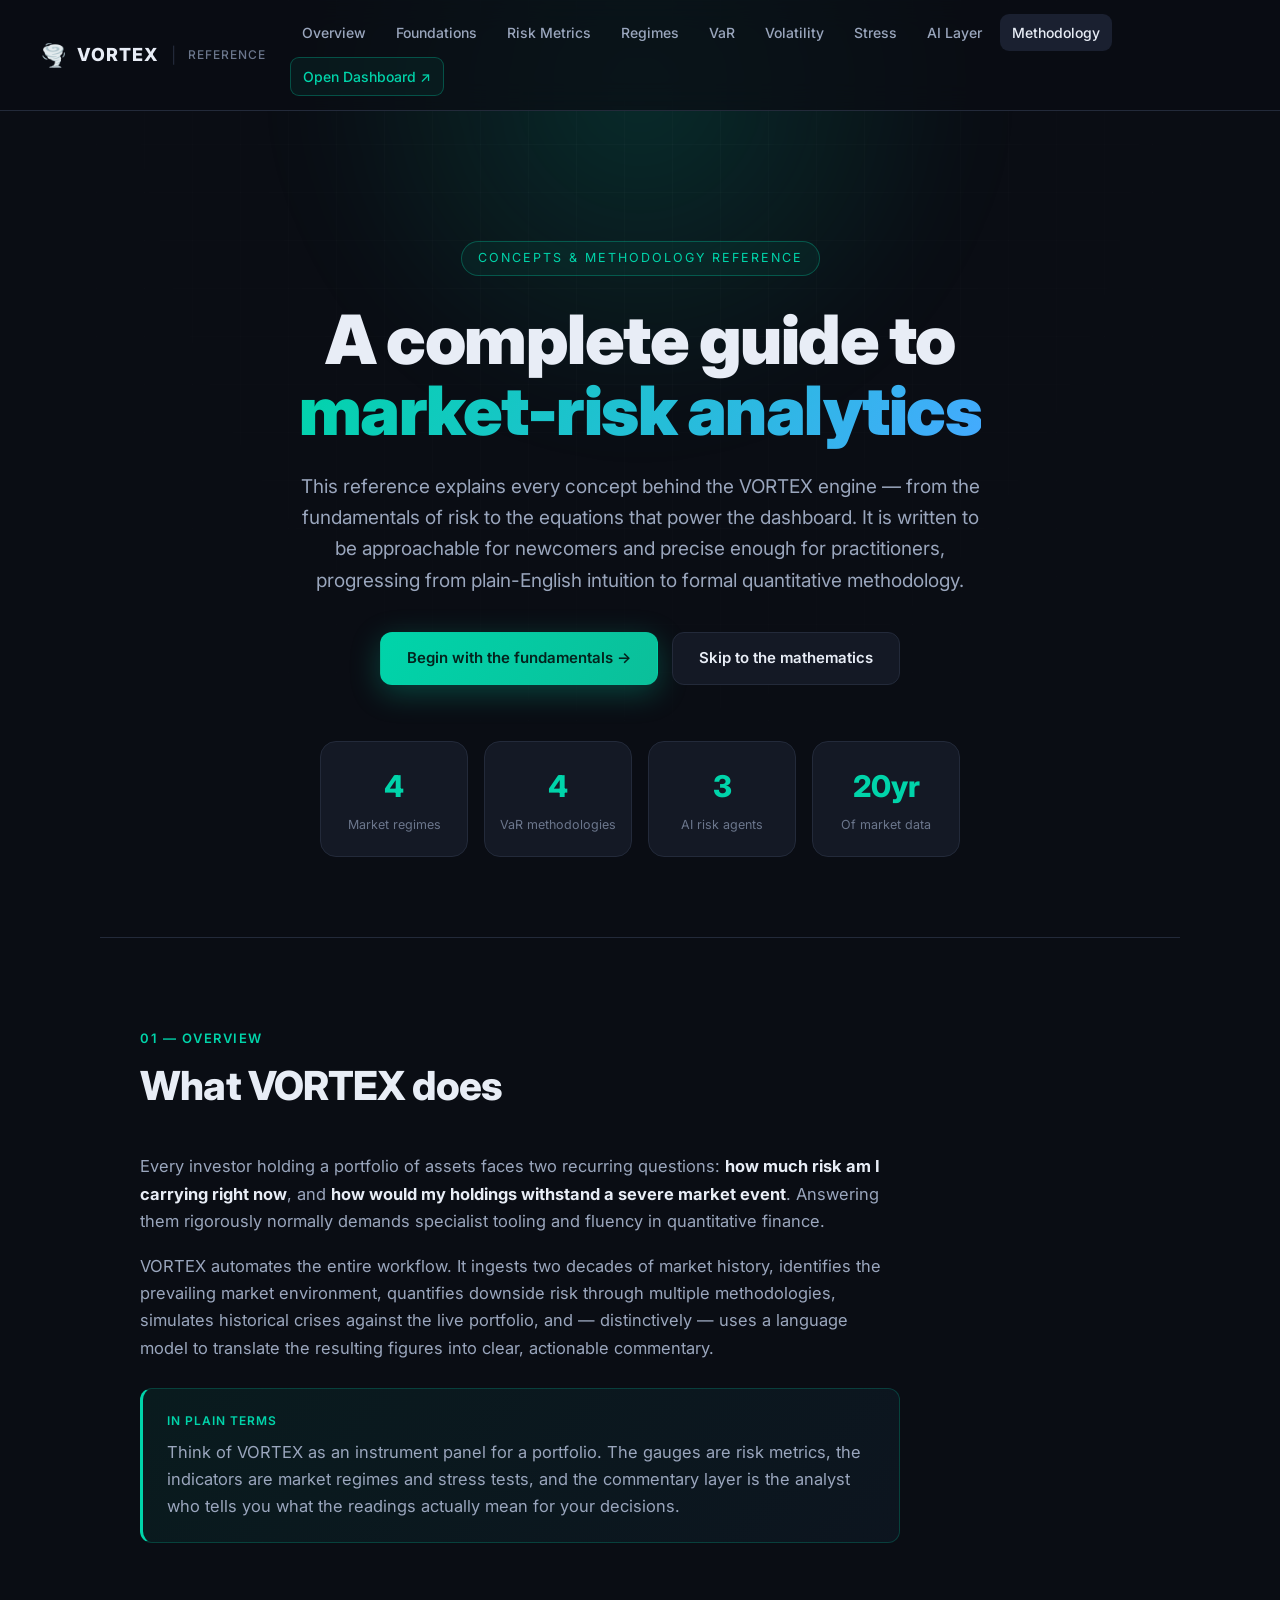
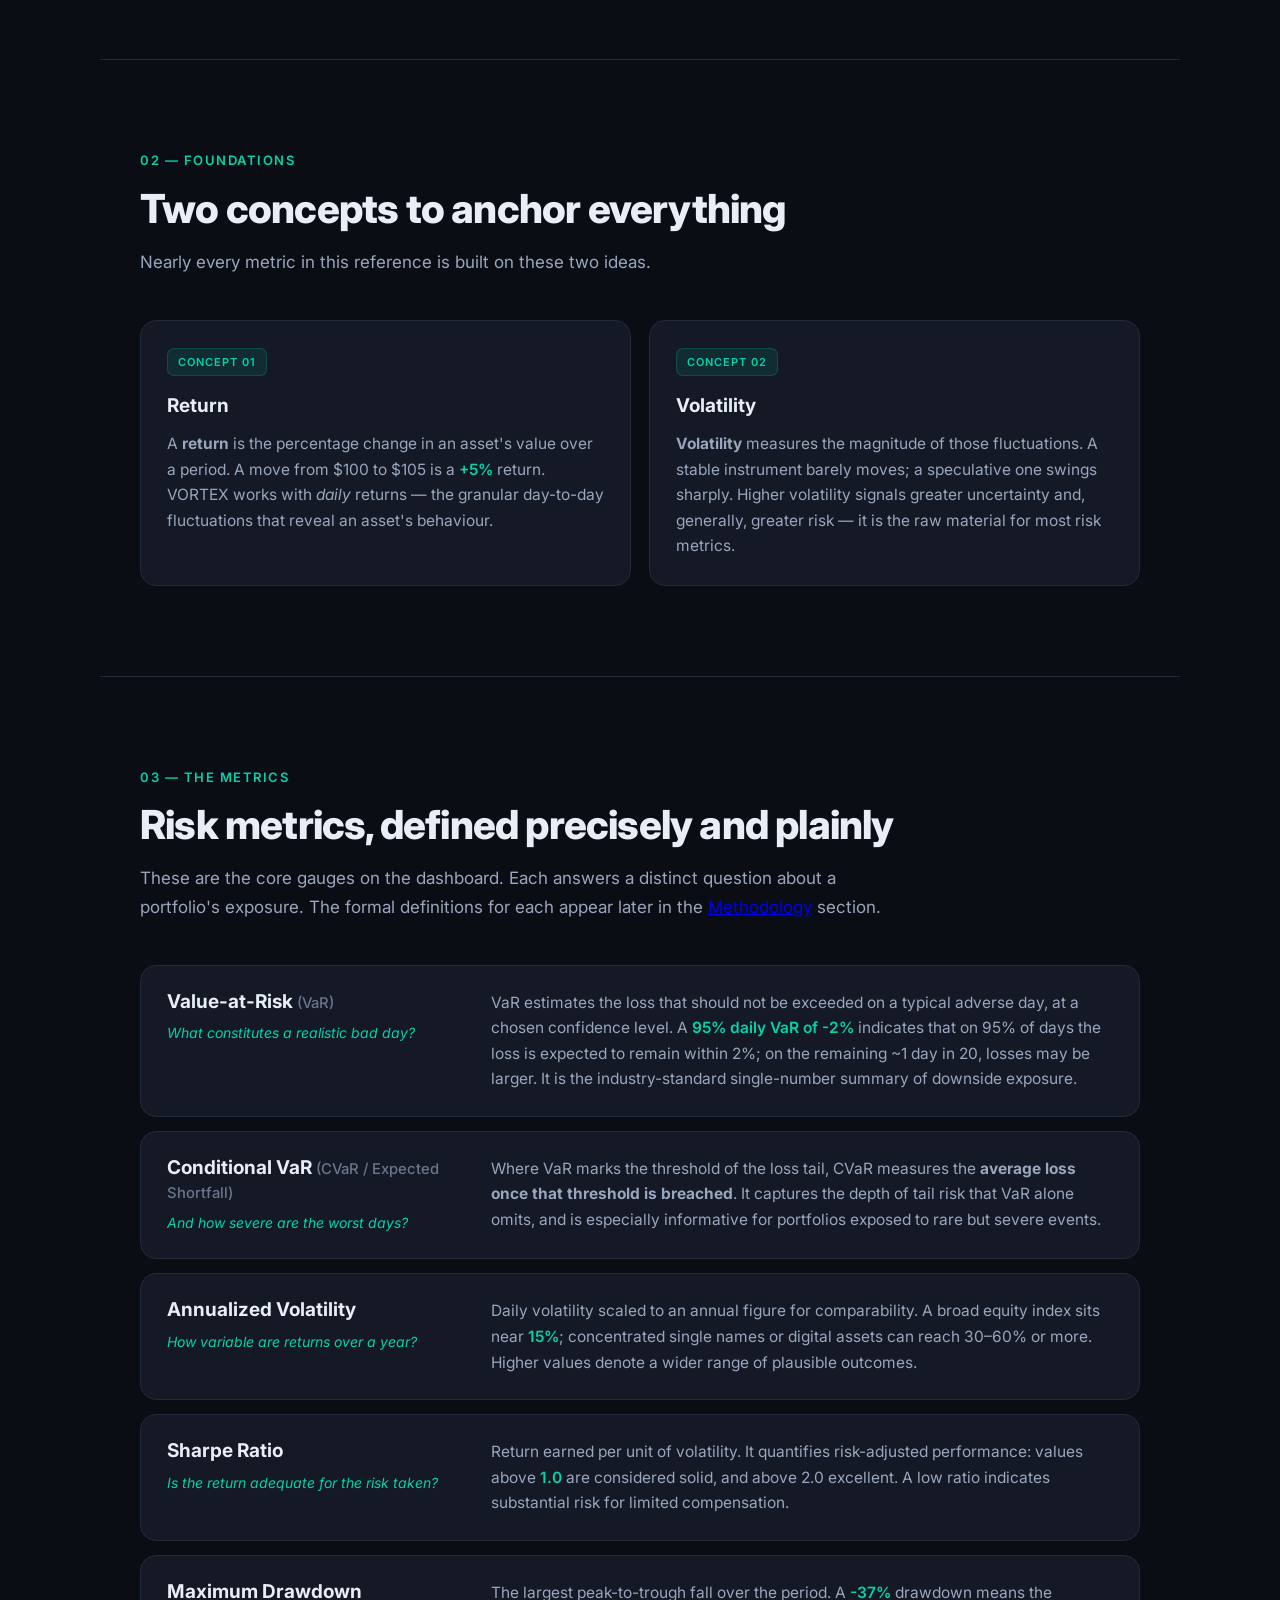
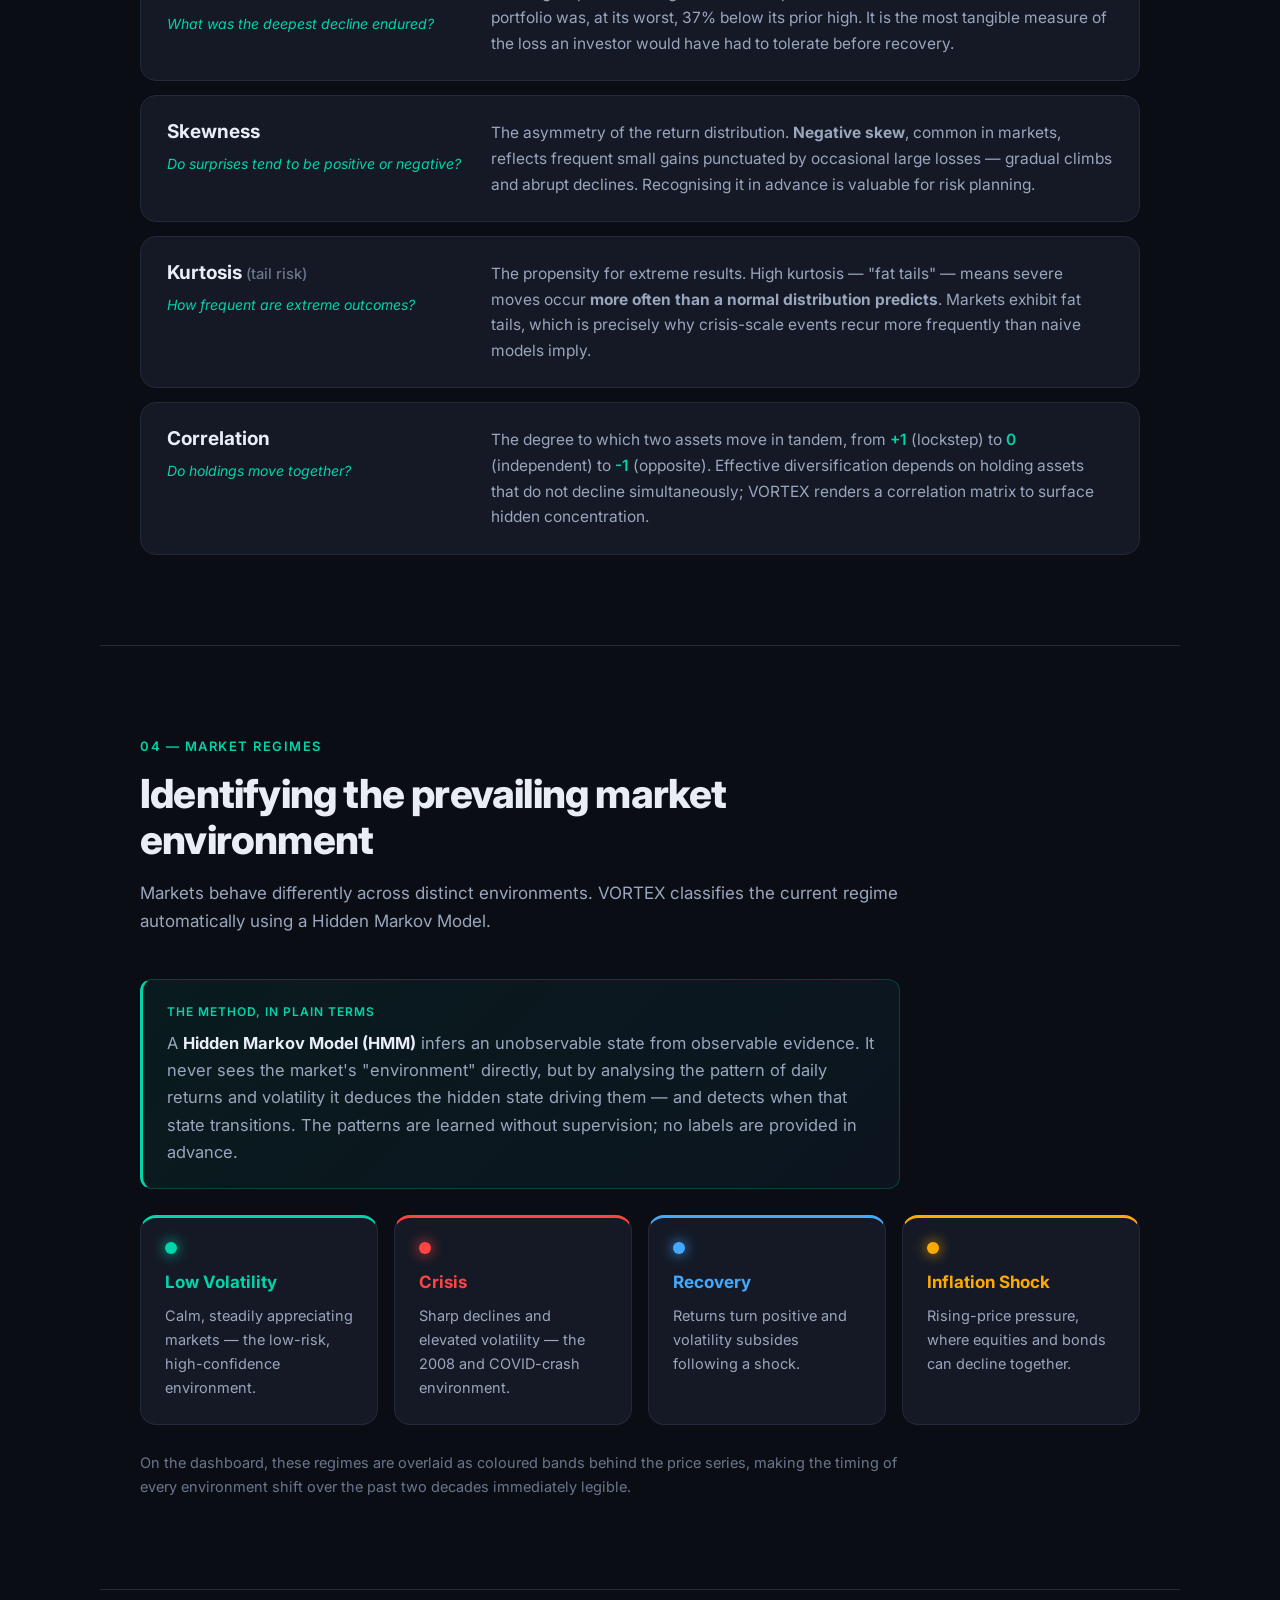
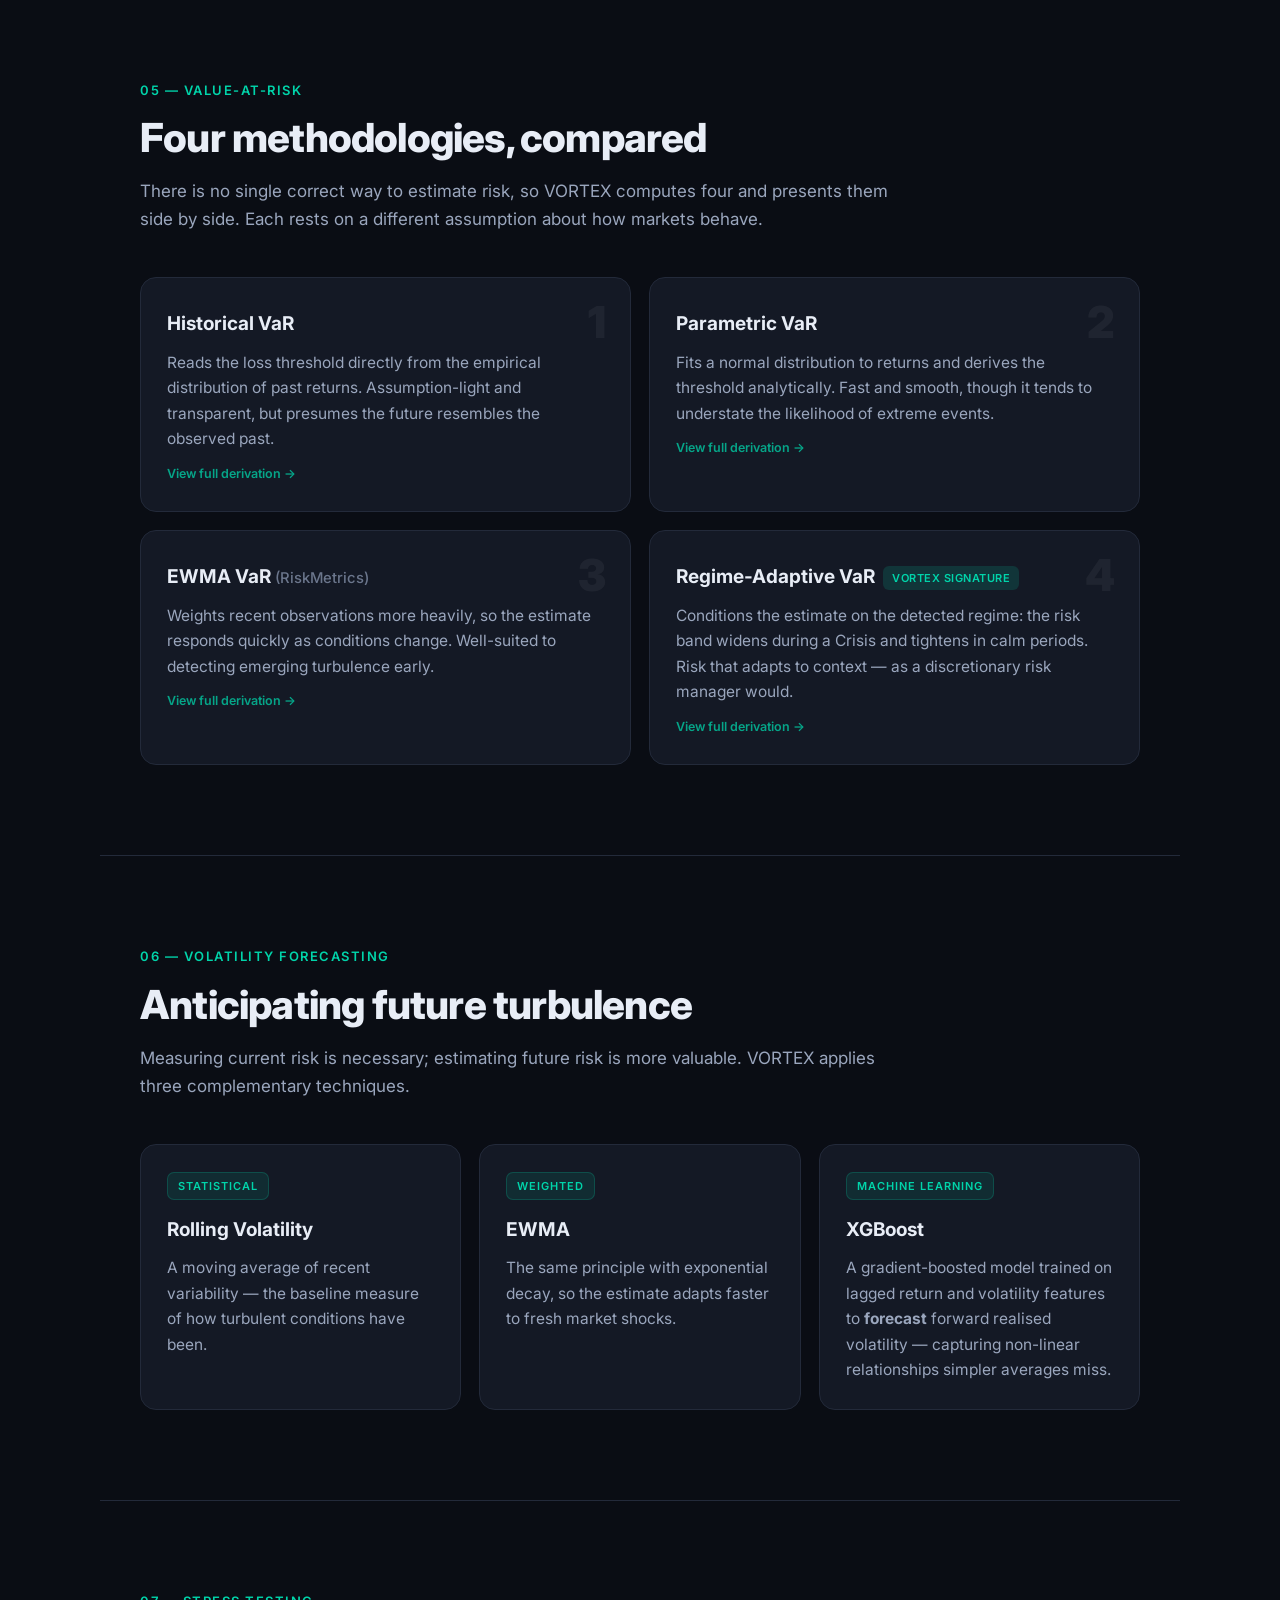
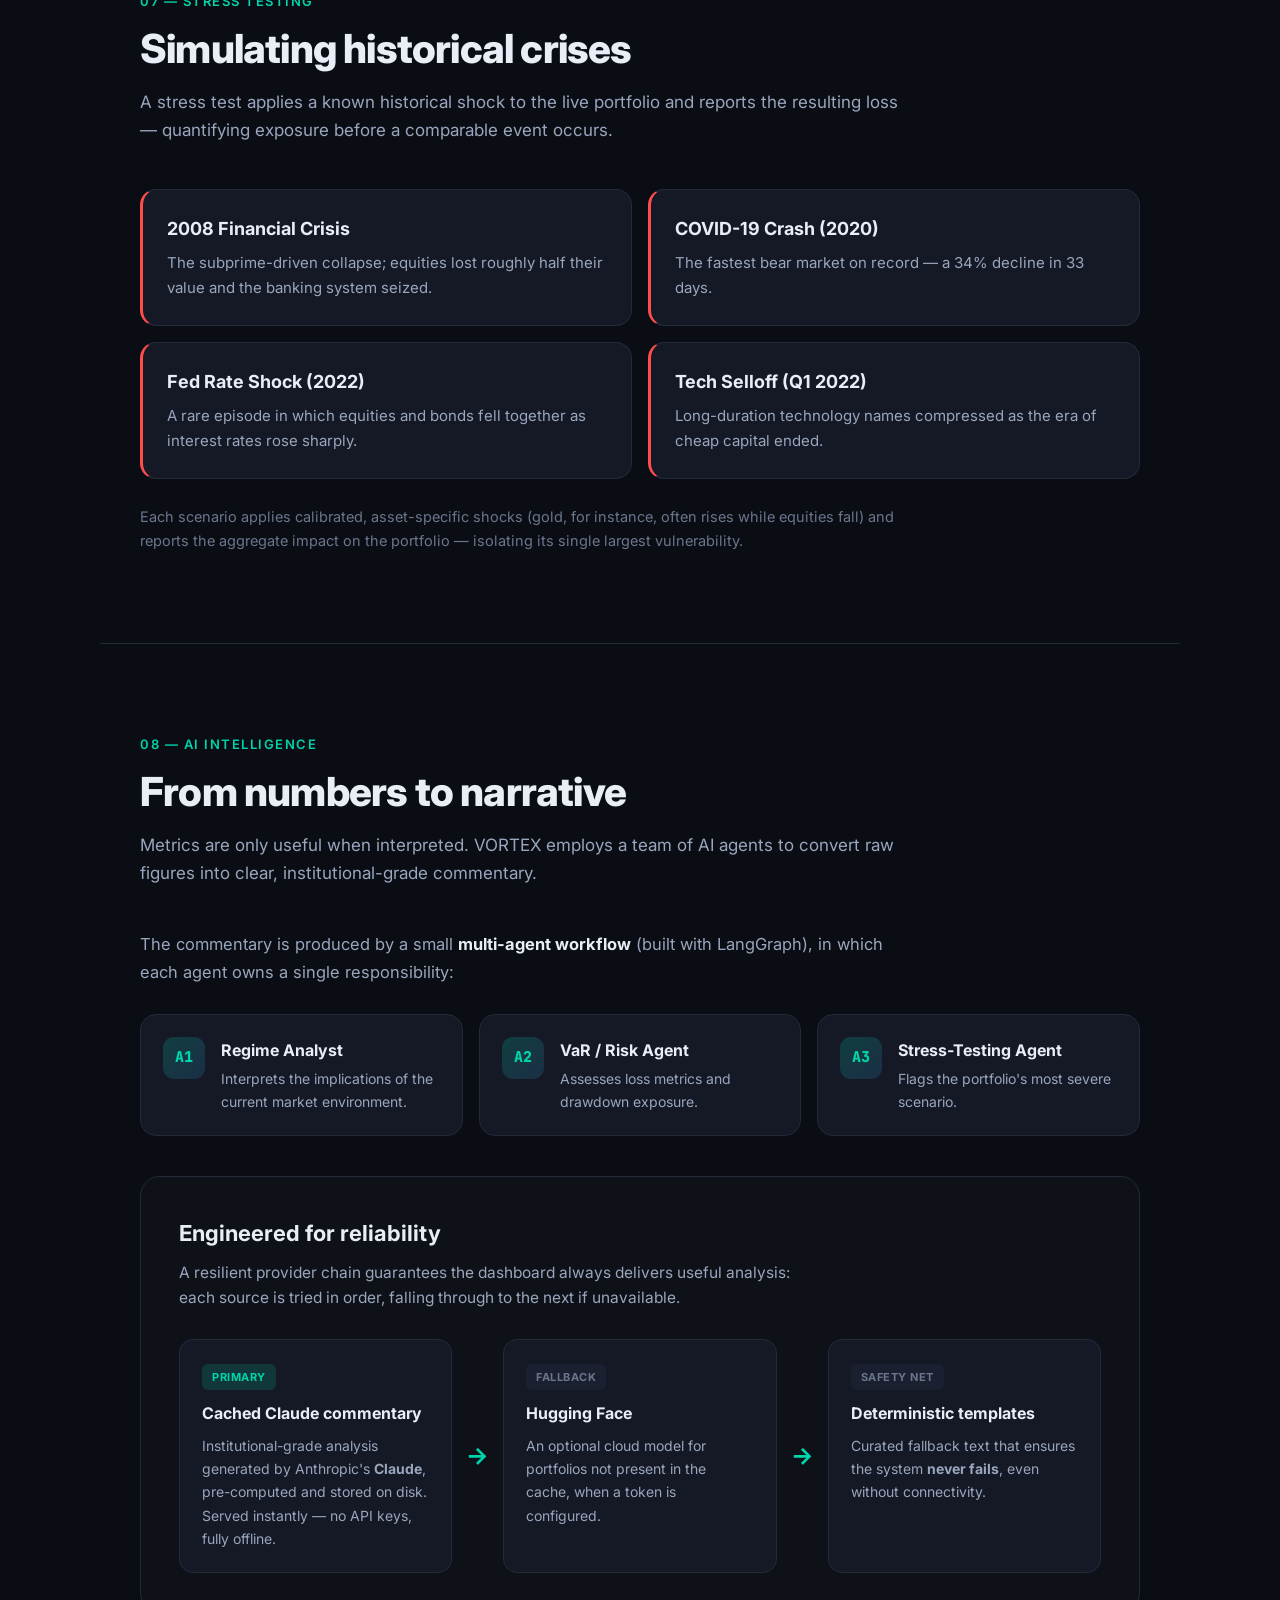
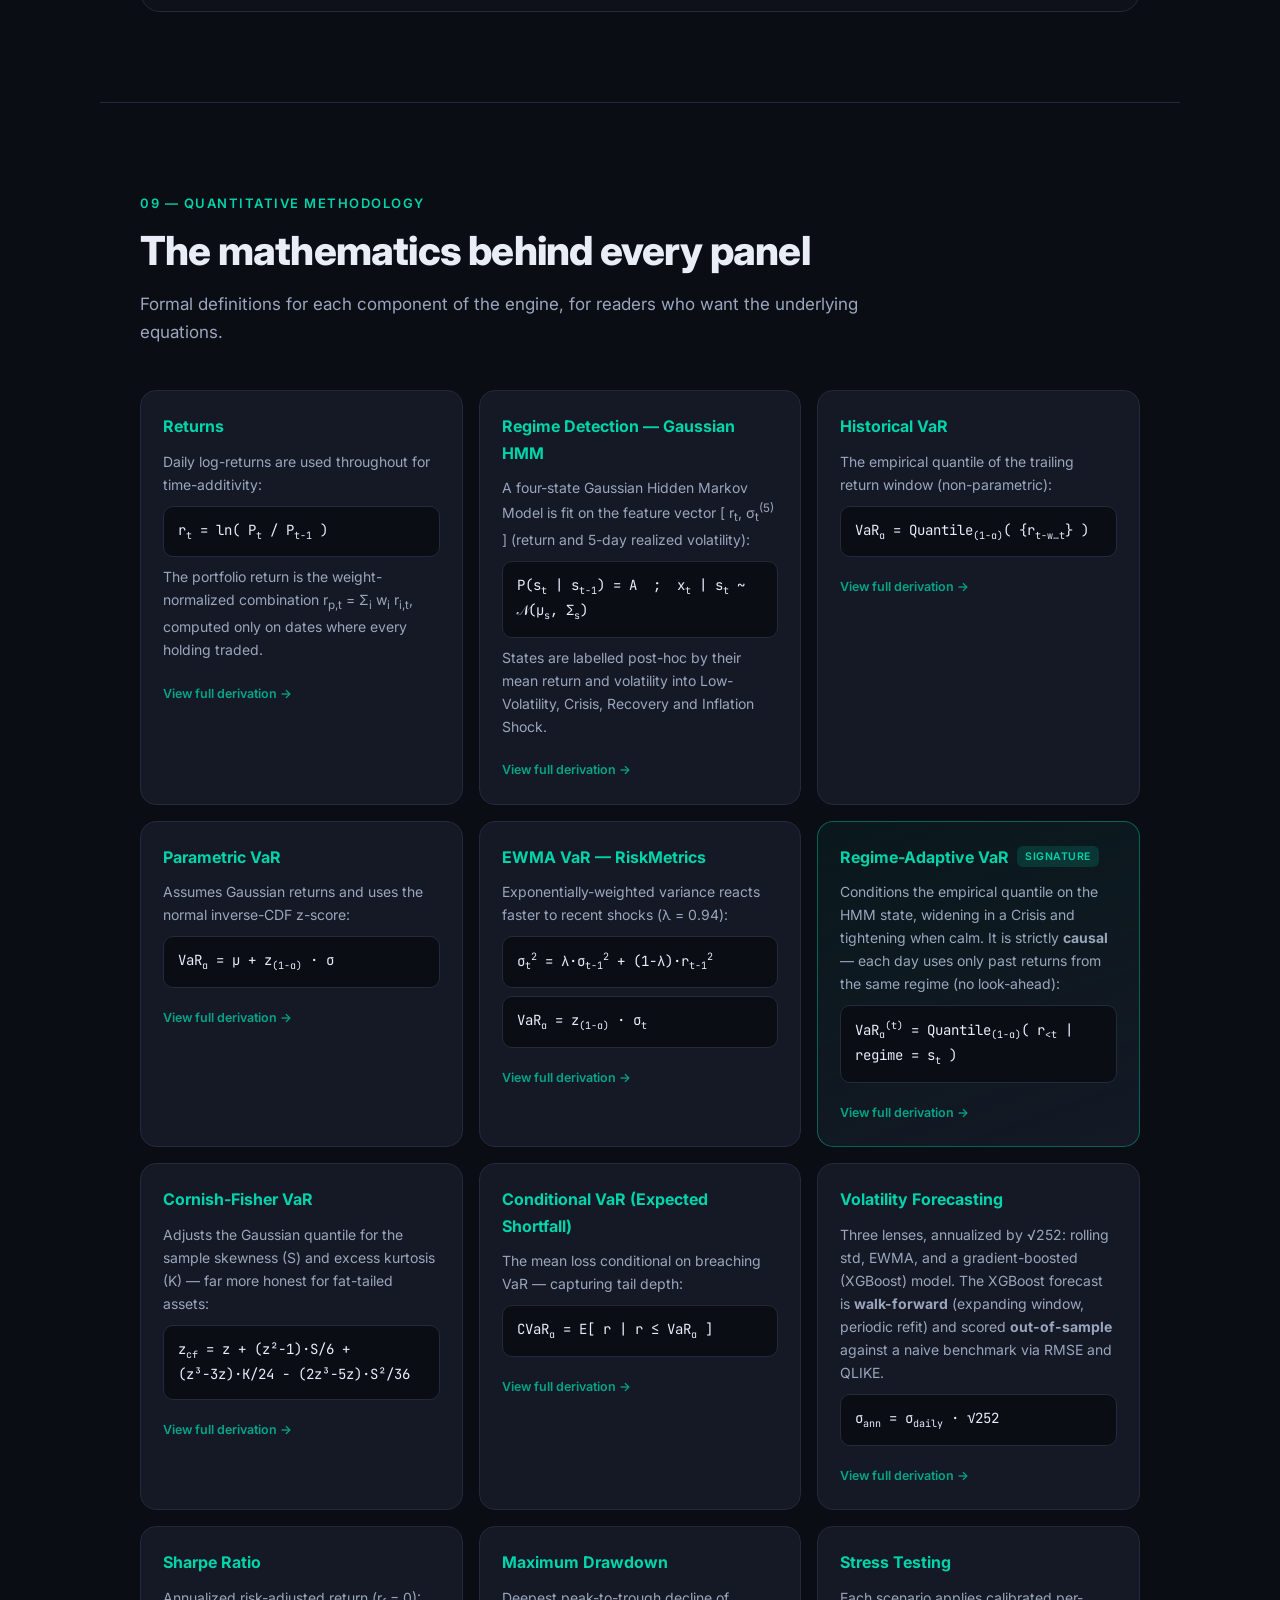
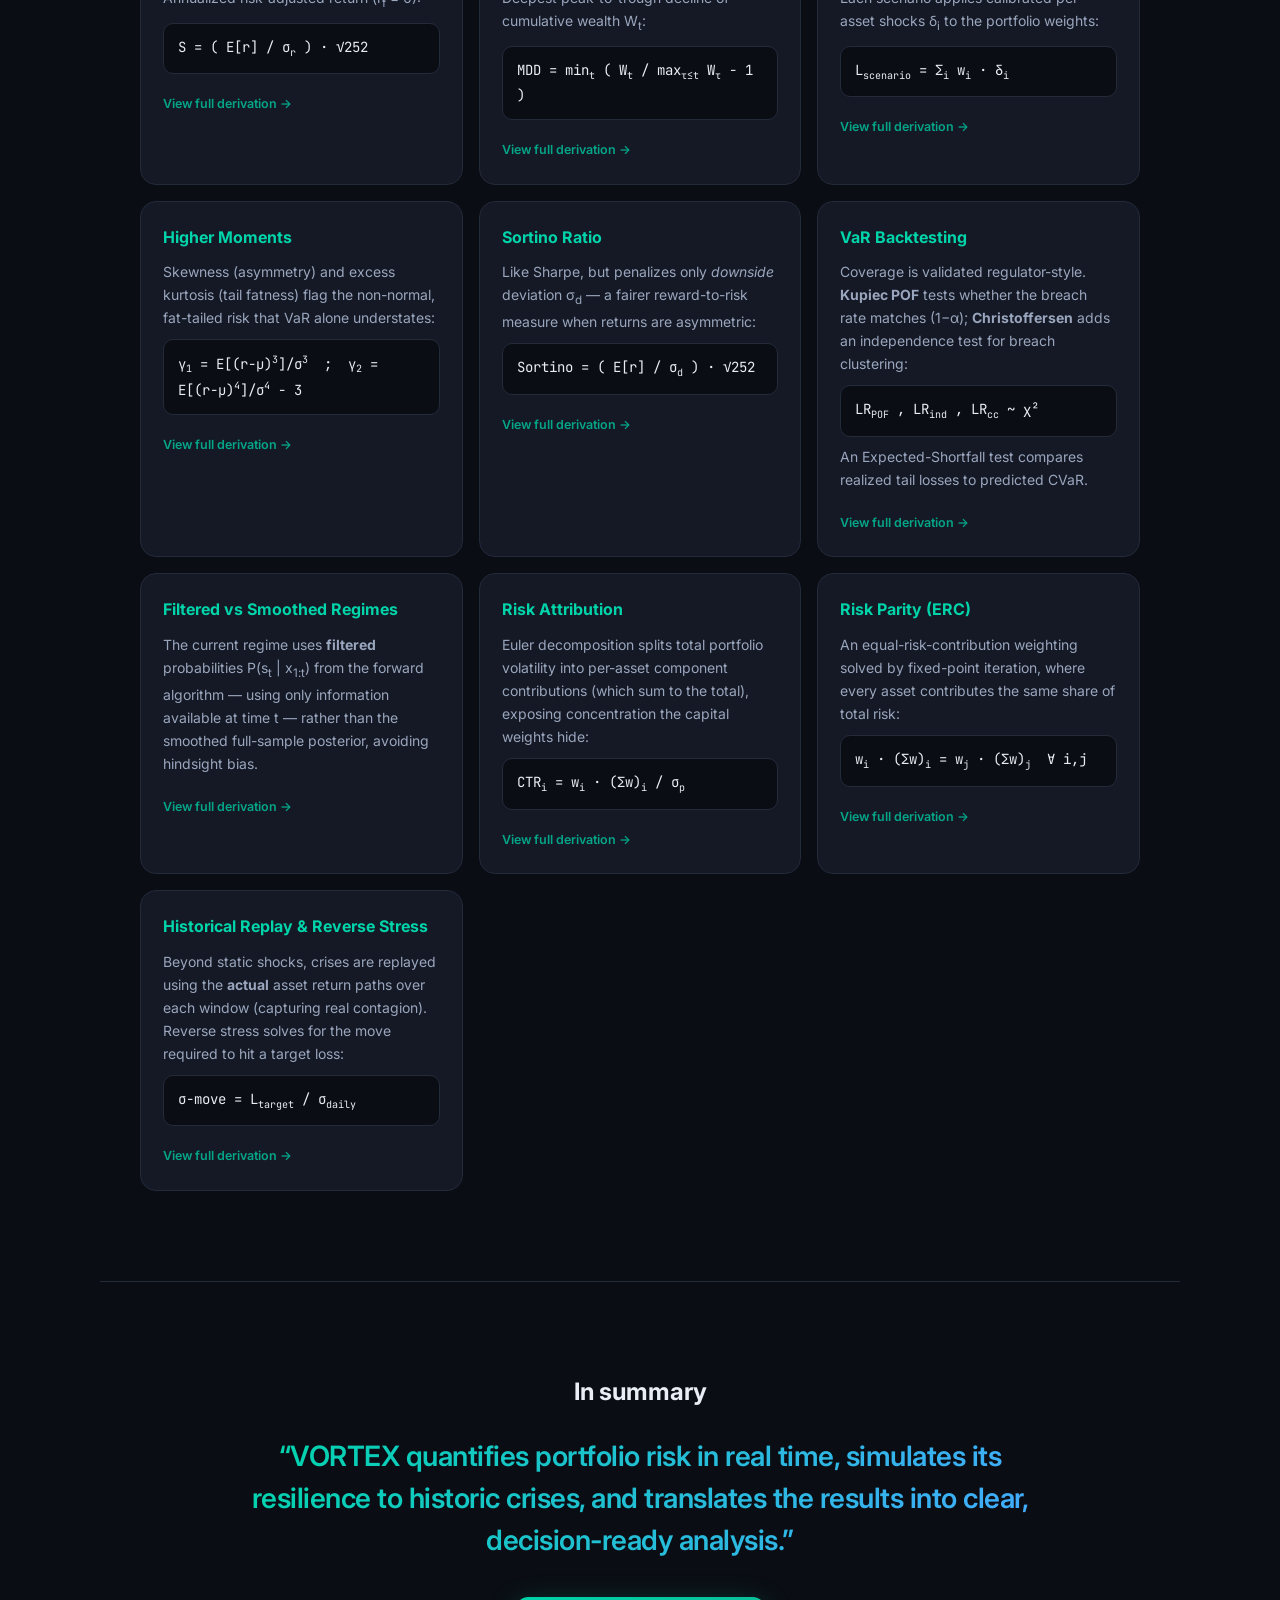
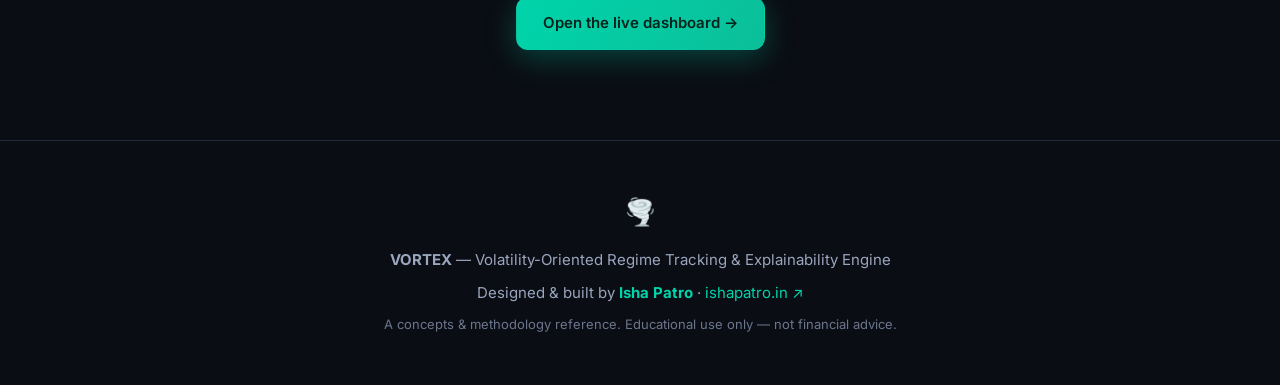
==== site/index.html @ 21fe2168 "Built a static page" ====
<!DOCTYPE html>
<html lang="en">
<head>
  <meta charset="UTF-8" />
  <meta name="viewport" content="width=device-width, initial-scale=1.0" />
  <title>VORTEX — Concepts &amp; Methodology Reference</title>
  <meta name="description" content="A complete reference for VORTEX: from plain-English definitions of every market-risk metric to the quantitative methodology behind regime detection, Value-at-Risk, volatility forecasting and stress testing." />
  <link rel="preconnect" href="https://fonts.googleapis.com" />
  <link rel="preconnect" href="https://fonts.gstatic.com" crossorigin />
  <link href="https://fonts.googleapis.com/css2?family=Inter:wght@400;500;600;700;800;900&family=JetBrains+Mono:wght@400;500;600&display=swap" rel="stylesheet" />
  <link rel="stylesheet" href="styles.css" />
</head>
<body>
  <div class="bg-grid" aria-hidden="true"></div>
  <div class="bg-glow" aria-hidden="true"></div>

  <!-- Navigation -->
  <header class="nav" id="nav">
    <a href="#top" class="brand">
      <span class="brand-mark">🌪️</span>
      <span class="brand-text">VORTEX</span>
      <span class="brand-divider">|</span>
      <span class="brand-sub">Reference</span>
    </a>
    <nav class="nav-links" id="navLinks">
      <a href="#overview">Overview</a>
      <a href="#foundations">Foundations</a>
      <a href="#metrics">Risk Metrics</a>
      <a href="#regimes">Regimes</a>
      <a href="#var">VaR</a>
      <a href="#volatility">Volatility</a>
      <a href="#stress">Stress</a>
      <a href="#ai">AI Layer</a>
      <a href="#methodology">Methodology</a>
      <a href="../index.html" class="nav-cta">Open Dashboard ↗</a>
    </nav>
    <button class="nav-toggle" id="navToggle" aria-label="Toggle menu">☰</button>
  </header>

  <!-- Hero -->
  <section class="hero" id="top">
    <div class="hero-inner">
      <span class="eyebrow">Concepts &amp; Methodology Reference</span>
      <h1>A complete guide to<br /><span class="grad">market-risk analytics</span></h1>
      <p class="lede">
        This reference explains every concept behind the VORTEX engine — from the fundamentals of
        risk to the equations that power the dashboard. It is written to be approachable for newcomers
        and precise enough for practitioners, progressing from plain-English intuition to formal
        quantitative methodology.
      </p>
      <div class="hero-cta">
        <a class="btn btn-primary" href="#foundations">Begin with the fundamentals →</a>
        <a class="btn btn-ghost" href="#methodology">Skip to the mathematics</a>
      </div>
      <div class="hero-stats">
        <div><strong>4</strong><span>Market regimes</span></div>
        <div><strong>4</strong><span>VaR methodologies</span></div>
        <div><strong>3</strong><span>AI risk agents</span></div>
        <div><strong>20yr</strong><span>Of market data</span></div>
      </div>
    </div>
  </section>

  <main>
    <!-- OVERVIEW -->
    <section class="section" id="overview">
      <div class="section-head">
        <span class="kicker">01 — Overview</span>
        <h2>What VORTEX does</h2>
      </div>
      <div class="prose">
        <p>
          Every investor holding a portfolio of assets faces two recurring questions: <strong>how much
          risk am I carrying right now</strong>, and <strong>how would my holdings withstand a severe
          market event</strong>. Answering them rigorously normally demands specialist tooling and
          fluency in quantitative finance.
        </p>
        <p>
          VORTEX automates the entire workflow. It ingests two decades of market history, identifies the
          prevailing market environment, quantifies downside risk through multiple methodologies,
          simulates historical crises against the live portfolio, and — distinctively — uses a language
          model to translate the resulting figures into clear, actionable commentary.
        </p>
        <div class="analogy">
          <span class="analogy-tag">In plain terms</span>
          <p>
            Think of VORTEX as an instrument panel for a portfolio. The gauges are risk metrics, the
            indicators are market regimes and stress tests, and the commentary layer is the analyst who
            tells you what the readings actually mean for your decisions.
          </p>
        </div>
      </div>
    </section>

    <!-- FOUNDATIONS -->
    <section class="section" id="foundations">
      <div class="section-head">
        <span class="kicker">02 — Foundations</span>
        <h2>Two concepts to anchor everything</h2>
        <p class="section-sub">Nearly every metric in this reference is built on these two ideas.</p>
      </div>
      <div class="card-grid two">
        <article class="card">
          <span class="card-label">Concept 01</span>
          <h3>Return</h3>
          <p>
            A <strong>return</strong> is the percentage change in an asset's value over a period. A move
            from $100 to $105 is a <span class="hl">+5%</span> return. VORTEX works with <em>daily</em>
            returns — the granular day-to-day fluctuations that reveal an asset's behaviour.
          </p>
        </article>
        <article class="card">
          <span class="card-label">Concept 02</span>
          <h3>Volatility</h3>
          <p>
            <strong>Volatility</strong> measures the magnitude of those fluctuations. A stable instrument
            barely moves; a speculative one swings sharply. Higher volatility signals greater uncertainty
            and, generally, greater risk — it is the raw material for most risk metrics.
          </p>
        </article>
      </div>
    </section>

    <!-- RISK METRICS GLOSSARY -->
    <section class="section" id="metrics">
      <div class="section-head">
        <span class="kicker">03 — The Metrics</span>
        <h2>Risk metrics, defined precisely and plainly</h2>
        <p class="section-sub">
          These are the core gauges on the dashboard. Each answers a distinct question about a portfolio's
          exposure. The formal definitions for each appear later in the <a href="#methodology">Methodology</a> section.
        </p>
      </div>

      <div class="metric-list">
        <article class="metric">
          <div class="metric-term">
            <h3>Value-at-Risk <span class="abbr">(VaR)</span></h3>
            <span class="metric-q">What constitutes a realistic bad day?</span>
          </div>
          <div class="metric-body">
            <p>
              VaR estimates the loss that should not be exceeded on a typical adverse day, at a chosen
              confidence level. A <span class="hl">95% daily VaR of -2%</span> indicates that on 95% of
              days the loss is expected to remain within 2%; on the remaining ~1 day in 20, losses may be
              larger. It is the industry-standard single-number summary of downside exposure.
            </p>
          </div>
        </article>

        <article class="metric">
          <div class="metric-term">
            <h3>Conditional VaR <span class="abbr">(CVaR / Expected Shortfall)</span></h3>
            <span class="metric-q">And how severe are the worst days?</span>
          </div>
          <div class="metric-body">
            <p>
              Where VaR marks the threshold of the loss tail, CVaR measures the <strong>average loss once
              that threshold is breached</strong>. It captures the depth of tail risk that VaR alone
              omits, and is especially informative for portfolios exposed to rare but severe events.
            </p>
          </div>
        </article>

        <article class="metric">
          <div class="metric-term">
            <h3>Annualized Volatility</h3>
            <span class="metric-q">How variable are returns over a year?</span>
          </div>
          <div class="metric-body">
            <p>
              Daily volatility scaled to an annual figure for comparability. A broad equity index sits
              near <span class="hl">15%</span>; concentrated single names or digital assets can reach
              30–60% or more. Higher values denote a wider range of plausible outcomes.
            </p>
          </div>
        </article>

        <article class="metric">
          <div class="metric-term">
            <h3>Sharpe Ratio</h3>
            <span class="metric-q">Is the return adequate for the risk taken?</span>
          </div>
          <div class="metric-body">
            <p>
              Return earned per unit of volatility. It quantifies risk-adjusted performance: values above
              <span class="hl">1.0</span> are considered solid, and above 2.0 excellent. A low ratio
              indicates substantial risk for limited compensation.
            </p>
          </div>
        </article>

        <article class="metric">
          <div class="metric-term">
            <h3>Maximum Drawdown</h3>
            <span class="metric-q">What was the deepest decline endured?</span>
          </div>
          <div class="metric-body">
            <p>
              The largest peak-to-trough fall over the period. A <span class="hl">-37%</span> drawdown
              means the portfolio was, at its worst, 37% below its prior high. It is the most tangible
              measure of the loss an investor would have had to tolerate before recovery.
            </p>
          </div>
        </article>

        <article class="metric">
          <div class="metric-term">
            <h3>Skewness</h3>
            <span class="metric-q">Do surprises tend to be positive or negative?</span>
          </div>
          <div class="metric-body">
            <p>
              The asymmetry of the return distribution. <strong>Negative skew</strong>, common in markets,
              reflects frequent small gains punctuated by occasional large losses — gradual climbs and
              abrupt declines. Recognising it in advance is valuable for risk planning.
            </p>
          </div>
        </article>

        <article class="metric">
          <div class="metric-term">
            <h3>Kurtosis <span class="abbr">(tail risk)</span></h3>
            <span class="metric-q">How frequent are extreme outcomes?</span>
          </div>
          <div class="metric-body">
            <p>
              The propensity for extreme results. High kurtosis — "fat tails" — means severe moves occur
              <strong>more often than a normal distribution predicts</strong>. Markets exhibit fat tails,
              which is precisely why crisis-scale events recur more frequently than naive models imply.
            </p>
          </div>
        </article>

        <article class="metric">
          <div class="metric-term">
            <h3>Correlation</h3>
            <span class="metric-q">Do holdings move together?</span>
          </div>
          <div class="metric-body">
            <p>
              The degree to which two assets move in tandem, from <span class="hl">+1</span> (lockstep) to
              <span class="hl">0</span> (independent) to <span class="hl">-1</span> (opposite). Effective
              diversification depends on holding assets that do not decline simultaneously; VORTEX renders
              a correlation matrix to surface hidden concentration.
            </p>
          </div>
        </article>
      </div>
    </section>

    <!-- REGIMES -->
    <section class="section" id="regimes">
      <div class="section-head">
        <span class="kicker">04 — Market Regimes</span>
        <h2>Identifying the prevailing market environment</h2>
        <p class="section-sub">
          Markets behave differently across distinct environments. VORTEX classifies the current regime
          automatically using a Hidden Markov Model.
        </p>
      </div>

      <div class="prose">
        <div class="analogy">
          <span class="analogy-tag">The method, in plain terms</span>
          <p>
            A <strong>Hidden Markov Model (HMM)</strong> infers an unobservable state from observable
            evidence. It never sees the market's "environment" directly, but by analysing the pattern of
            daily returns and volatility it deduces the hidden state driving them — and detects when that
            state transitions. The patterns are learned without supervision; no labels are provided in advance.
          </p>
        </div>
      </div>

      <div class="regime-grid">
        <article class="regime" style="--c:#00d4aa">
          <div class="regime-dot"></div>
          <h3>Low Volatility</h3>
          <p>Calm, steadily appreciating markets — the low-risk, high-confidence environment.</p>
        </article>
        <article class="regime" style="--c:#ff4444">
          <div class="regime-dot"></div>
          <h3>Crisis</h3>
          <p>Sharp declines and elevated volatility — the 2008 and COVID-crash environment.</p>
        </article>
        <article class="regime" style="--c:#44aaff">
          <div class="regime-dot"></div>
          <h3>Recovery</h3>
          <p>Returns turn positive and volatility subsides following a shock.</p>
        </article>
        <article class="regime" style="--c:#ffaa00">
          <div class="regime-dot"></div>
          <h3>Inflation Shock</h3>
          <p>Rising-price pressure, where equities and bonds can decline together.</p>
        </article>
      </div>
      <p class="footnote">
        On the dashboard, these regimes are overlaid as coloured bands behind the price series, making the
        timing of every environment shift over the past two decades immediately legible.
      </p>
    </section>

    <!-- VAR METHODS -->
    <section class="section" id="var">
      <div class="section-head">
        <span class="kicker">05 — Value-at-Risk</span>
        <h2>Four methodologies, compared</h2>
        <p class="section-sub">
          There is no single correct way to estimate risk, so VORTEX computes four and presents them side
          by side. Each rests on a different assumption about how markets behave.
        </p>
      </div>

      <div class="card-grid two">
        <article class="card numbered" data-n="1">
          <h3>Historical VaR</h3>
          <p>
            Reads the loss threshold directly from the empirical distribution of past returns. Assumption-light
            and transparent, but presumes the future resembles the observed past.
          </p>
        </article>
        <article class="card numbered" data-n="2">
          <h3>Parametric VaR</h3>
          <p>
            Fits a normal distribution to returns and derives the threshold analytically. Fast and smooth,
            though it tends to understate the likelihood of extreme events.
          </p>
        </article>
        <article class="card numbered" data-n="3">
          <h3>EWMA VaR <span class="abbr">(RiskMetrics)</span></h3>
          <p>
            Weights recent observations more heavily, so the estimate responds quickly as conditions
            change. Well-suited to detecting emerging turbulence early.
          </p>
        </article>
        <article class="card numbered" data-n="4">
          <h3>Regime-Adaptive VaR <span class="badge">VORTEX signature</span></h3>
          <p>
            Conditions the estimate on the detected regime: the risk band widens during a Crisis and
            tightens in calm periods. Risk that adapts to context — as a discretionary risk manager would.
          </p>
        </article>
      </div>
    </section>

    <!-- VOLATILITY FORECASTING -->
    <section class="section" id="volatility">
      <div class="section-head">
        <span class="kicker">06 — Volatility Forecasting</span>
        <h2>Anticipating future turbulence</h2>
        <p class="section-sub">
          Measuring current risk is necessary; estimating future risk is more valuable. VORTEX applies
          three complementary techniques.
        </p>
      </div>
      <div class="card-grid three">
        <article class="card">
          <span class="card-label">Statistical</span>
          <h3>Rolling Volatility</h3>
          <p>A moving average of recent variability — the baseline measure of how turbulent conditions have been.</p>
        </article>
        <article class="card">
          <span class="card-label">Weighted</span>
          <h3>EWMA</h3>
          <p>The same principle with exponential decay, so the estimate adapts faster to fresh market shocks.</p>
        </article>
        <article class="card">
          <span class="card-label">Machine Learning</span>
          <h3>XGBoost</h3>
          <p>
            A gradient-boosted model trained on lagged return and volatility features to <strong>forecast</strong>
            forward realised volatility — capturing non-linear relationships simpler averages miss.
          </p>
        </article>
      </div>
    </section>

    <!-- STRESS TESTING -->
    <section class="section" id="stress">
      <div class="section-head">
        <span class="kicker">07 — Stress Testing</span>
        <h2>Simulating historical crises</h2>
        <p class="section-sub">
          A stress test applies a known historical shock to the live portfolio and reports the resulting
          loss — quantifying exposure before a comparable event occurs.
        </p>
      </div>
      <div class="stress-grid">
        <article class="stress-card">
          <h3>2008 Financial Crisis</h3>
          <p>The subprime-driven collapse; equities lost roughly half their value and the banking system seized.</p>
        </article>
        <article class="stress-card">
          <h3>COVID-19 Crash (2020)</h3>
          <p>The fastest bear market on record — a 34% decline in 33 days.</p>
        </article>
        <article class="stress-card">
          <h3>Fed Rate Shock (2022)</h3>
          <p>A rare episode in which equities and bonds fell together as interest rates rose sharply.</p>
        </article>
        <article class="stress-card">
          <h3>Tech Selloff (Q1 2022)</h3>
          <p>Long-duration technology names compressed as the era of cheap capital ended.</p>
        </article>
      </div>
      <p class="footnote">
        Each scenario applies calibrated, asset-specific shocks (gold, for instance, often rises while
        equities fall) and reports the aggregate impact on the portfolio — isolating its single largest
        vulnerability.
      </p>
    </section>

    <!-- AI LAYER -->
    <section class="section" id="ai">
      <div class="section-head">
        <span class="kicker">08 — AI Intelligence</span>
        <h2>From numbers to narrative</h2>
        <p class="section-sub">
          Metrics are only useful when interpreted. VORTEX employs a team of AI agents to convert raw
          figures into clear, institutional-grade commentary.
        </p>
      </div>

      <div class="prose">
        <p>
          The commentary is produced by a small <strong>multi-agent workflow</strong> (built with
          LangGraph), in which each agent owns a single responsibility:
        </p>
      </div>

      <div class="agents">
        <div class="agent">
          <span class="agent-num">A1</span>
          <div>
            <h4>Regime Analyst</h4>
            <p>Interprets the implications of the current market environment.</p>
          </div>
        </div>
        <div class="agent">
          <span class="agent-num">A2</span>
          <div>
            <h4>VaR / Risk Agent</h4>
            <p>Assesses loss metrics and drawdown exposure.</p>
          </div>
        </div>
        <div class="agent">
          <span class="agent-num">A3</span>
          <div>
            <h4>Stress-Testing Agent</h4>
            <p>Flags the portfolio's most severe scenario.</p>
          </div>
        </div>
      </div>

      <div class="flow">
        <h3>Engineered for reliability</h3>
        <p class="flow-sub">A resilient provider chain guarantees the dashboard always delivers useful analysis: each source is tried in order, falling through to the next if unavailable.</p>
        <div class="flow-steps">
          <div class="flow-step">
            <span class="flow-badge primary">Primary</span>
            <h4>Cached Claude commentary</h4>
            <p>Institutional-grade analysis generated by Anthropic's <strong>Claude</strong>, pre-computed and stored on disk. Served instantly — no API keys, fully offline.</p>
          </div>
          <div class="flow-arrow">→</div>
          <div class="flow-step">
            <span class="flow-badge">Fallback</span>
            <h4>Hugging Face</h4>
            <p>An optional cloud model for portfolios not present in the cache, when a token is configured.</p>
          </div>
          <div class="flow-arrow">→</div>
          <div class="flow-step">
            <span class="flow-badge">Safety net</span>
            <h4>Deterministic templates</h4>
            <p>Curated fallback text that ensures the system <strong>never fails</strong>, even without connectivity.</p>
          </div>
        </div>
      </div>
    </section>

    <!-- METHODOLOGY (moved here) -->
    <section class="section" id="methodology">
      <div class="section-head">
        <span class="kicker">09 — Quantitative Methodology</span>
        <h2>The mathematics behind every panel</h2>
        <p class="section-sub">Formal definitions for each component of the engine, for readers who want the underlying equations.</p>
      </div>

      <div class="method-grid">
        <article class="method-card">
          <h3>Returns</h3>
          <p>Daily log-returns are used throughout for time-additivity:</p>
          <div class="formula">r<sub>t</sub> = ln( P<sub>t</sub> / P<sub>t−1</sub> )</div>
          <p class="method-note">The portfolio return is the weight-normalized combination r<sub>p,t</sub> = Σ<sub>i</sub> w<sub>i</sub> r<sub>i,t</sub>, computed only on dates where every holding traded.</p>
        </article>

        <article class="method-card">
          <h3>Regime Detection — Gaussian HMM</h3>
          <p>A four-state Gaussian Hidden Markov Model is fit on the feature vector [ r<sub>t</sub>, σ<sub>t</sub><sup>(5)</sup> ] (return and 5-day realized volatility):</p>
          <div class="formula">P(s<sub>t</sub> | s<sub>t−1</sub>) = A &nbsp;;&nbsp; x<sub>t</sub> | s<sub>t</sub> ~ 𝒩(μ<sub>s</sub>, Σ<sub>s</sub>)</div>
          <p class="method-note">States are labelled post-hoc by their mean return and volatility into Low-Volatility, Crisis, Recovery and Inflation Shock.</p>
        </article>

        <article class="method-card">
          <h3>Historical VaR</h3>
          <p>The empirical quantile of the trailing return window (non-parametric):</p>
          <div class="formula">VaR<sub>α</sub> = Quantile<sub>(1−α)</sub>( {r<sub>t−w…t</sub>} )</div>
        </article>

        <article class="method-card">
          <h3>Parametric VaR</h3>
          <p>Assumes Gaussian returns and uses the normal inverse-CDF z-score:</p>
          <div class="formula">VaR<sub>α</sub> = μ + z<sub>(1−α)</sub> · σ</div>
        </article>

        <article class="method-card">
          <h3>EWMA VaR — RiskMetrics</h3>
          <p>Exponentially-weighted variance reacts faster to recent shocks (λ = 0.94):</p>
          <div class="formula">σ<sub>t</sub><sup>2</sup> = λ·σ<sub>t−1</sub><sup>2</sup> + (1−λ)·r<sub>t−1</sub><sup>2</sup></div>
          <div class="formula">VaR<sub>α</sub> = z<sub>(1−α)</sub> · σ<sub>t</sub></div>
        </article>

        <article class="method-card highlight">
          <h3>Regime-Adaptive VaR <span class="chip">signature</span></h3>
          <p>Conditions the empirical quantile on the HMM state, widening in a Crisis and tightening when calm. It is strictly <strong>causal</strong> — each day uses only past returns from the same regime (no look-ahead):</p>
          <div class="formula">VaR<sub>α</sub><sup>(t)</sup> = Quantile<sub>(1−α)</sub>( r<sub>&lt;t</sub> | regime = s<sub>t</sub> )</div>
        </article>

        <article class="method-card">
          <h3>Cornish-Fisher VaR</h3>
          <p>Adjusts the Gaussian quantile for the sample skewness (S) and excess kurtosis (K) — far more honest for fat-tailed assets:</p>
          <div class="formula">z<sub>cf</sub> = z + (z²−1)·S/6 + (z³−3z)·K/24 − (2z³−5z)·S²/36</div>
        </article>

        <article class="method-card">
          <h3>Conditional VaR (Expected Shortfall)</h3>
          <p>The mean loss conditional on breaching VaR — capturing tail depth:</p>
          <div class="formula">CVaR<sub>α</sub> = E[ r | r ≤ VaR<sub>α</sub> ]</div>
        </article>

        <article class="method-card">
          <h3>Volatility Forecasting</h3>
          <p>Three lenses, annualized by √252: rolling std, EWMA, and a gradient-boosted (XGBoost) model. The XGBoost forecast is <strong>walk-forward</strong> (expanding window, periodic refit) and scored <strong>out-of-sample</strong> against a naive benchmark via RMSE and QLIKE.</p>
          <div class="formula">σ<sub>ann</sub> = σ<sub>daily</sub> · √252</div>
        </article>

        <article class="method-card">
          <h3>Sharpe Ratio</h3>
          <p>Annualized risk-adjusted return (r<sub>f</sub> = 0):</p>
          <div class="formula">S = ( E[r] / σ<sub>r</sub> ) · √252</div>
        </article>

        <article class="method-card">
          <h3>Maximum Drawdown</h3>
          <p>Deepest peak-to-trough decline of cumulative wealth W<sub>t</sub>:</p>
          <div class="formula">MDD = min<sub>t</sub> ( W<sub>t</sub> / max<sub>τ≤t</sub> W<sub>τ</sub> − 1 )</div>
        </article>

        <article class="method-card">
          <h3>Stress Testing</h3>
          <p>Each scenario applies calibrated per-asset shocks δ<sub>i</sub> to the portfolio weights:</p>
          <div class="formula">L<sub>scenario</sub> = Σ<sub>i</sub> w<sub>i</sub> · δ<sub>i</sub></div>
        </article>

        <article class="method-card">
          <h3>Higher Moments</h3>
          <p>Skewness (asymmetry) and excess kurtosis (tail fatness) flag the non-normal, fat-tailed risk that VaR alone understates:</p>
          <div class="formula">γ<sub>1</sub> = E[(r−μ)<sup>3</sup>]/σ<sup>3</sup> &nbsp;;&nbsp; γ<sub>2</sub> = E[(r−μ)<sup>4</sup>]/σ<sup>4</sup> − 3</div>
        </article>

        <article class="method-card">
          <h3>Sortino Ratio</h3>
          <p>Like Sharpe, but penalizes only <em>downside</em> deviation σ<sub>d</sub> — a fairer reward-to-risk measure when returns are asymmetric:</p>
          <div class="formula">Sortino = ( E[r] / σ<sub>d</sub> ) · √252</div>
        </article>

        <article class="method-card">
          <h3>VaR Backtesting</h3>
          <p>Coverage is validated regulator-style. <strong>Kupiec POF</strong> tests whether the breach rate matches (1−α); <strong>Christoffersen</strong> adds an independence test for breach clustering:</p>
          <div class="formula">LR<sub>POF</sub> , LR<sub>ind</sub> , LR<sub>cc</sub> ~ χ²</div>
          <p class="method-note">An Expected-Shortfall test compares realized tail losses to predicted CVaR.</p>
        </article>

        <article class="method-card">
          <h3>Filtered vs Smoothed Regimes</h3>
          <p>The current regime uses <strong>filtered</strong> probabilities P(s<sub>t</sub> | x<sub>1:t</sub>) from the forward algorithm — using only information available at time t — rather than the smoothed full-sample posterior, avoiding hindsight bias.</p>
        </article>

        <article class="method-card">
          <h3>Risk Attribution</h3>
          <p>Euler decomposition splits total portfolio volatility into per-asset component contributions (which sum to the total), exposing concentration the capital weights hide:</p>
          <div class="formula">CTR<sub>i</sub> = w<sub>i</sub> · (Σw)<sub>i</sub> / σ<sub>p</sub></div>
        </article>

        <article class="method-card">
          <h3>Risk Parity (ERC)</h3>
          <p>An equal-risk-contribution weighting solved by fixed-point iteration, where every asset contributes the same share of total risk:</p>
          <div class="formula">w<sub>i</sub> · (Σw)<sub>i</sub> = w<sub>j</sub> · (Σw)<sub>j</sub> &nbsp;∀ i,j</div>
        </article>

        <article class="method-card">
          <h3>Historical Replay &amp; Reverse Stress</h3>
          <p>Beyond static shocks, crises are replayed using the <strong>actual</strong> asset return paths over each window (capturing real contagion). Reverse stress solves for the move required to hit a target loss:</p>
          <div class="formula">σ-move = L<sub>target</sub> / σ<sub>daily</sub></div>
        </article>
      </div>
    </section>

    <!-- CLOSING -->
    <section class="section closing" id="closing">
      <div class="closing-inner">
        <h2>In summary</h2>
        <p class="big-quote">
          “VORTEX quantifies portfolio risk in real time, simulates its resilience to historic crises,
          and translates the results into clear, decision-ready analysis.”
        </p>
        <a class="btn btn-primary" href="../index.html">Open the live dashboard →</a>
      </div>
    </section>
  </main>

  <footer class="footer">
    <div class="footer-inner">
      <span class="brand-mark">🌪️</span>
      <p><strong>VORTEX</strong> — Volatility-Oriented Regime Tracking &amp; Explainability Engine</p>
      <p class="byline">Designed &amp; built by <a href="https://ishapatro.in/" target="_blank" rel="noopener"><strong>Isha Patro</strong></a> · <a href="https://ishapatro.in/" target="_blank" rel="noopener">ishapatro.in ↗</a></p>
      <p class="muted">A concepts &amp; methodology reference. Educational use only — not financial advice.</p>
    </div>
  </footer>

  <!-- Methodology detail modal -->
  <div class="modal-overlay" id="methodModal" aria-hidden="true">
    <div class="modal" role="dialog" aria-modal="true" aria-labelledby="modalBody">
      <button class="modal-close" id="modalClose" aria-label="Close">×</button>
      <div class="modal-body" id="modalBody"></div>
    </div>
  </div>

  <script src="script.js"></script>
  <script src="methodology.js"></script>
</body>
</html>
---- site/styles.css ----
/* ============================================================
   VORTEX explainer site — institutional dark theme
   ============================================================ */

:root {
  --bg: #0a0d14;
  --bg-2: #0e1117;
  --surface: #141925;
  --surface-2: #1a2030;
  --border: #232a3a;
  --text: #e8edf6;
  --text-dim: #9aa6bd;
  --text-mute: #6b768c;
  --teal: #00d4aa;
  --teal-dim: #0bbf9a;
  --blue: #44aaff;
  --red: #ff4d4d;
  --amber: #ffaa00;
  --radius: 16px;
  --maxw: 1080px;
  --font: "Inter", system-ui, -apple-system, sans-serif;
  --mono: "JetBrains Mono", ui-monospace, monospace;
}

* { box-sizing: border-box; margin: 0; padding: 0; }

html { scroll-behavior: smooth; scroll-padding-top: 90px; }

body {
  font-family: var(--font);
  background: var(--bg);
  color: var(--text);
  line-height: 1.65;
  -webkit-font-smoothing: antialiased;
  overflow-x: hidden;
}

/* ---------- Background decor ---------- */
.bg-grid {
  position: fixed; inset: 0; z-index: -2;
  background-image:
    linear-gradient(rgba(255,255,255,0.025) 1px, transparent 1px),
    linear-gradient(90deg, rgba(255,255,255,0.025) 1px, transparent 1px);
  background-size: 48px 48px;
  mask-image: radial-gradient(ellipse at 50% 0%, #000 0%, transparent 75%);
}
.bg-glow {
  position: fixed; z-index: -1; top: -260px; left: 50%;
  width: 900px; height: 700px; transform: translateX(-50%);
  background: radial-gradient(circle, rgba(0,212,170,0.16), transparent 60%);
  filter: blur(40px); pointer-events: none;
}

/* ---------- Navigation ---------- */
.nav {
  position: sticky; top: 0; z-index: 50;
  display: flex; align-items: center; justify-content: space-between;
  gap: 24px; padding: 14px clamp(16px, 4vw, 40px);
  background: rgba(10,13,20,0.72);
  backdrop-filter: blur(14px);
  border-bottom: 1px solid var(--border);
}
.brand { display: flex; align-items: center; gap: 10px; text-decoration: none; color: var(--text); font-weight: 800; }
.brand-mark { font-size: 22px; }
.brand-text { letter-spacing: 1px; font-size: 18px; }
.nav-links { display: flex; gap: 6px; flex-wrap: wrap; }
.nav-links a {
  color: var(--text-dim); text-decoration: none; font-size: 14px; font-weight: 500;
  padding: 7px 12px; border-radius: 9px; transition: all .18s ease;
}
.nav-links a:hover, .nav-links a.active { color: var(--text); background: var(--surface-2); }
.nav-toggle { display: none; background: none; border: none; color: var(--text); font-size: 22px; cursor: pointer; }

/* ---------- Hero ---------- */
.hero { padding: clamp(60px, 12vw, 130px) clamp(16px, 4vw, 40px) clamp(40px, 8vw, 80px); }
.hero-inner { max-width: var(--maxw); margin: 0 auto; text-align: center; }
.eyebrow {
  display: inline-block; font-size: 12.5px; letter-spacing: 2px; text-transform: uppercase;
  color: var(--teal); border: 1px solid rgba(0,212,170,0.3); border-radius: 100px;
  padding: 6px 16px; margin-bottom: 28px; background: rgba(0,212,170,0.06);
}
.hero h1 {
  font-size: clamp(34px, 6.5vw, 68px); line-height: 1.05; font-weight: 900; letter-spacing: -1.5px;
  margin-bottom: 24px;
}
.grad {
  background: linear-gradient(120deg, var(--teal), var(--blue));
  -webkit-background-clip: text; background-clip: text; -webkit-text-fill-color: transparent;
}
.lede { max-width: 680px; margin: 0 auto 36px; font-size: clamp(16px, 2vw, 19px); color: var(--text-dim); }
.hero-cta { display: flex; gap: 14px; justify-content: center; flex-wrap: wrap; margin-bottom: 56px; }

.btn {
  display: inline-flex; align-items: center; gap: 8px; text-decoration: none;
  font-weight: 600; font-size: 15px; padding: 13px 26px; border-radius: 12px;
  transition: transform .15s ease, box-shadow .2s ease, background .2s ease; cursor: pointer; border: 1px solid transparent;
}
.btn-primary { background: linear-gradient(120deg, var(--teal), var(--teal-dim)); color: #04231d; box-shadow: 0 8px 30px rgba(0,212,170,0.28); }
.btn-primary:hover { transform: translateY(-2px); box-shadow: 0 12px 38px rgba(0,212,170,0.4); }
.btn-ghost { background: var(--surface); color: var(--text); border-color: var(--border); }
.btn-ghost:hover { background: var(--surface-2); transform: translateY(-2px); }

.hero-stats {
  display: grid; grid-template-columns: repeat(4, 1fr); gap: 16px;
  max-width: 640px; margin: 0 auto;
}
.hero-stats div {
  background: var(--surface); border: 1px solid var(--border); border-radius: var(--radius);
  padding: 20px 12px; display: flex; flex-direction: column; gap: 4px;
}
.hero-stats strong { font-size: 30px; color: var(--teal); font-weight: 800; }
.hero-stats span { font-size: 12.5px; color: var(--text-mute); }

/* ---------- Sections ---------- */
.section { max-width: var(--maxw); margin: 0 auto; padding: clamp(50px, 8vw, 90px) clamp(16px, 4vw, 40px); border-top: 1px solid var(--border); }
.section-head { margin-bottom: 44px; max-width: 760px; }
.kicker { display: block; font-size: 13px; letter-spacing: 1.5px; text-transform: uppercase; color: var(--teal); font-weight: 600; margin-bottom: 14px; }
.section-head h2 { font-size: clamp(26px, 4vw, 40px); font-weight: 800; letter-spacing: -0.8px; line-height: 1.15; }
.section-sub { margin-top: 16px; color: var(--text-dim); font-size: 17px; }

.prose { max-width: 760px; }
.prose p { color: var(--text-dim); margin-bottom: 18px; font-size: 16.5px; }
.prose strong { color: var(--text); }
.hl { color: var(--teal); font-weight: 600; }

.big-list { margin: 0 0 22px; padding-left: 0; list-style: none; counter-reset: bl; }
.big-list li {
  counter-increment: bl; position: relative; padding: 16px 16px 16px 58px; margin-bottom: 12px;
  background: var(--surface); border: 1px solid var(--border); border-radius: 12px; color: var(--text-dim);
}
.big-list li::before {
  content: counter(bl); position: absolute; left: 16px; top: 50%; transform: translateY(-50%);
  width: 28px; height: 28px; display: grid; place-items: center; border-radius: 8px;
  background: rgba(0,212,170,0.12); color: var(--teal); font-weight: 700; font-size: 14px;
}

.analogy {
  background: linear-gradient(135deg, rgba(0,212,170,0.07), rgba(68,170,255,0.05));
  border: 1px solid rgba(0,212,170,0.22); border-left: 3px solid var(--teal);
  border-radius: 12px; padding: 22px 24px; margin: 26px 0;
}
.analogy-tag { display: block; font-size: 12px; letter-spacing: 1px; text-transform: uppercase; color: var(--teal); font-weight: 600; margin-bottom: 8px; }
.analogy p { margin: 0; color: var(--text-dim); }

.footnote { margin-top: 26px; color: var(--text-mute); font-size: 14.5px; max-width: 760px; }

/* ---------- Cards ---------- */
.card-grid { display: grid; gap: 18px; }
.card-grid.two { grid-template-columns: repeat(2, 1fr); }
.card-grid.three { grid-template-columns: repeat(3, 1fr); }
.card {
  background: var(--surface); border: 1px solid var(--border); border-radius: var(--radius);
  padding: 26px; transition: transform .18s ease, border-color .18s ease;
}
.card:hover { transform: translateY(-4px); border-color: rgba(0,212,170,0.4); }
.card-icon { font-size: 30px; margin-bottom: 14px; }
.card h3 { font-size: 19px; margin-bottom: 10px; font-weight: 700; }
.card p { color: var(--text-dim); font-size: 15.5px; }
.card.numbered { position: relative; padding-top: 30px; }
.card.numbered::before {
  content: attr(data-n); position: absolute; top: 22px; right: 24px;
  font-size: 44px; font-weight: 900; color: rgba(255,255,255,0.05); line-height: 1;
}

.abbr { color: var(--text-mute); font-weight: 500; font-size: 0.78em; }
.badge {
  display: inline-block; font-size: 11px; letter-spacing: 0.5px; text-transform: uppercase;
  background: rgba(0,212,170,0.15); color: var(--teal); padding: 3px 9px; border-radius: 6px;
  vertical-align: middle; font-weight: 600; margin-left: 4px;
}

/* ---------- Metric list ---------- */
.metric-list { display: flex; flex-direction: column; gap: 14px; }
.metric {
  display: grid; grid-template-columns: 300px 1fr; gap: 24px; align-items: start;
  background: var(--surface); border: 1px solid var(--border); border-radius: var(--radius);
  padding: 24px 26px; transition: border-color .18s ease, transform .18s ease;
}
.metric:hover { border-color: rgba(0,212,170,0.35); transform: translateX(4px); }
.metric-term h3 { font-size: 19px; font-weight: 700; line-height: 1.25; }
.metric-q { display: block; margin-top: 8px; color: var(--teal); font-size: 14px; font-style: italic; }
.metric-body p { color: var(--text-dim); font-size: 15.5px; }
.metric-body em { color: var(--text); font-style: italic; }

/* ---------- Regimes ---------- */
.regime-grid { display: grid; grid-template-columns: repeat(4, 1fr); gap: 16px; }
.regime {
  background: var(--surface); border: 1px solid var(--border); border-top: 3px solid var(--c);
  border-radius: var(--radius); padding: 24px;
}
.regime-dot { width: 12px; height: 12px; border-radius: 50%; background: var(--c); box-shadow: 0 0 14px var(--c); margin-bottom: 14px; }
.regime h3 { font-size: 17px; margin-bottom: 8px; color: var(--c); }
.regime p { font-size: 14.5px; color: var(--text-dim); }

/* ---------- Stress ---------- */
.stress-grid { display: grid; grid-template-columns: repeat(2, 1fr); gap: 16px; }
.stress-card {
  background: var(--surface); border: 1px solid var(--border); border-radius: var(--radius);
  padding: 24px; border-left: 3px solid var(--red);
}
.stress-card h3 { font-size: 18px; margin-bottom: 8px; }
.stress-card p { color: var(--text-dim); font-size: 15px; }
.stress-card em { color: var(--text); font-style: italic; }

/* ---------- Agents ---------- */
.agents { display: grid; grid-template-columns: repeat(3, 1fr); gap: 16px; margin: 28px 0 40px; }
.agent { display: flex; gap: 16px; align-items: flex-start; background: var(--surface); border: 1px solid var(--border); border-radius: var(--radius); padding: 22px; }
.agent-num {
  flex-shrink: 0; width: 42px; height: 42px; border-radius: 11px; display: grid; place-items: center;
  background: linear-gradient(135deg, rgba(0,212,170,0.2), rgba(68,170,255,0.15));
  color: var(--teal); font-weight: 800; font-family: var(--mono); font-size: 15px;
}
.agent h4 { font-size: 16px; margin-bottom: 4px; }
.agent p { font-size: 14px; color: var(--text-dim); }

/* ---------- Flow ---------- */
.flow { background: var(--bg-2); border: 1px solid var(--border); border-radius: 20px; padding: clamp(24px, 4vw, 38px); }
.flow h3 { font-size: 22px; margin-bottom: 8px; }
.flow-sub { color: var(--text-dim); margin-bottom: 28px; font-size: 15.5px; max-width: 640px; }
.flow-steps { display: grid; grid-template-columns: 1fr auto 1fr auto 1fr; gap: 14px; align-items: stretch; }
.flow-step { background: var(--surface); border: 1px solid var(--border); border-radius: 14px; padding: 22px; }
.flow-step h4 { font-size: 16px; margin: 10px 0 8px; }
.flow-step p { font-size: 14px; color: var(--text-dim); }
.flow-badge { display: inline-block; font-size: 11px; letter-spacing: 0.5px; text-transform: uppercase; font-weight: 700; padding: 4px 10px; border-radius: 6px; background: var(--surface-2); color: var(--text-mute); }
.flow-badge.primary { background: rgba(0,212,170,0.16); color: var(--teal); }
.flow-arrow { display: grid; place-items: center; color: var(--teal); font-size: 24px; font-weight: 700; }

/* ---------- Architecture ---------- */
.arch-grid { display: grid; grid-template-columns: repeat(3, 1fr); gap: 16px; margin-bottom: 36px; }
.arch-card { background: var(--surface); border: 1px solid var(--border); border-radius: var(--radius); padding: 22px; }
.arch-card h4 { font-size: 16px; margin-bottom: 8px; color: var(--teal); }
.arch-card p { font-size: 14.5px; color: var(--text-dim); margin-bottom: 14px; }
.arch-card code { font-family: var(--mono); font-size: 12.5px; color: var(--text-mute); background: var(--bg); padding: 5px 9px; border-radius: 6px; border: 1px solid var(--border); display: inline-block; }

.run-box { background: var(--bg-2); border: 1px solid var(--border); border-radius: 20px; padding: clamp(24px, 4vw, 36px); }
.run-box h3 { font-size: 20px; margin-bottom: 16px; }
.run-box pre { background: #060810; border: 1px solid var(--border); border-radius: 12px; padding: 20px 22px; overflow-x: auto; }
.run-box code { font-family: var(--mono); font-size: 14px; color: var(--text); line-height: 1.9; }
.c-comment { color: var(--text-mute); }
.run-note { margin-top: 14px; color: var(--text-mute); font-size: 14px; }

/* ---------- Closing ---------- */
.closing { text-align: center; }
.closing-inner { max-width: 780px; margin: 0 auto; }
.closing h2 { margin-bottom: 24px; }
.big-quote {
  font-size: clamp(20px, 3vw, 28px); line-height: 1.5; font-weight: 600; color: var(--text);
  margin-bottom: 36px; letter-spacing: -0.5px;
}
.big-quote { background: linear-gradient(120deg, var(--teal), var(--blue)); -webkit-background-clip: text; background-clip: text; -webkit-text-fill-color: transparent; }

/* ---------- Footer ---------- */
.footer { border-top: 1px solid var(--border); padding: 50px 24px; text-align: center; }
.footer-inner { max-width: var(--maxw); margin: 0 auto; }
.footer .brand-mark { font-size: 26px; display: block; margin-bottom: 14px; }
.footer p { color: var(--text-dim); font-size: 15px; }
.footer .muted { color: var(--text-mute); font-size: 13px; margin-top: 6px; }
.footer .byline { font-size: 15px; margin: 8px 0; color: var(--text-dim); }
.footer .byline a { color: var(--teal); text-decoration: none; }
.footer .byline a:hover { text-decoration: underline; }

/* ---------- Nav brand + CTA additions ---------- */
.brand-divider { color: var(--border); font-weight: 400; margin: 0 2px; }
.brand-sub { font-size: 12px; color: var(--text-mute); font-weight: 500; letter-spacing: 1px; text-transform: uppercase; }
.nav-links .nav-cta { color: var(--teal); border: 1px solid rgba(0,212,170,0.3); background: rgba(0,212,170,0.06); }
.nav-links .nav-cta:hover { background: rgba(0,212,170,0.14); color: var(--teal); }

/* ---------- Card label (replaces emoji icons) ---------- */
.card-label {
  display: inline-block; font-size: 11px; letter-spacing: 1px; text-transform: uppercase; font-weight: 600;
  color: var(--teal); background: rgba(0,212,170,0.1); border: 1px solid rgba(0,212,170,0.2);
  padding: 4px 10px; border-radius: 7px; margin-bottom: 14px;
}

/* ---------- Methodology ---------- */
.method-grid { display: grid; grid-template-columns: repeat(3, 1fr); gap: 16px; }
.method-card { background: var(--surface); border: 1px solid var(--border); border-radius: var(--radius); padding: 22px; }
.method-card.highlight { border-color: rgba(0,212,170,0.4); background: linear-gradient(160deg, rgba(0,212,170,0.06), var(--surface)); }
.method-card h3 { font-size: 16px; margin-bottom: 10px; color: var(--teal); display: flex; align-items: center; gap: 8px; }
.method-card p { color: var(--text-dim); font-size: 14px; margin-bottom: 10px; }
.method-note { color: var(--text-mute); font-size: 13px; }
.chip { font-size: 10.5px; letter-spacing: 0.5px; text-transform: uppercase; background: rgba(0,212,170,0.16); color: var(--teal); padding: 2px 8px; border-radius: 6px; font-weight: 600; }
.formula { font-family: var(--mono); font-size: 14px; color: var(--text); background: var(--bg); border: 1px solid var(--border); border-radius: 10px; padding: 12px 14px; margin: 8px 0; overflow-x: auto; }
.formula sub { font-size: 0.72em; } .formula sup { font-size: 0.72em; }

/* ---------- Clickable method cards ---------- */
.method-card.clickable { cursor: pointer; position: relative; transition: transform .18s ease, border-color .18s ease, box-shadow .2s ease; }
.method-card.clickable:hover { transform: translateY(-4px); border-color: rgba(0,212,170,0.45); box-shadow: 0 10px 30px rgba(0,0,0,0.35); }
.method-card.clickable:focus-visible { outline: 2px solid var(--teal); outline-offset: 2px; }
.method-more { display: inline-block; margin-top: 12px; font-size: 12.5px; font-weight: 600; color: var(--teal); opacity: 0.75; transition: opacity .18s ease, transform .18s ease; }
.method-card.clickable:hover .method-more { opacity: 1; transform: translateX(3px); }

/* Numbered VaR cards (section 05) are also clickable for the modal */
.card.clickable { cursor: pointer; }
.card.clickable:focus-visible { outline: 2px solid var(--teal); outline-offset: 2px; }
.card.clickable:hover .method-more { opacity: 1; transform: translateX(3px); }

/* ---------- Methodology modal ---------- */
.modal-overlay {
  position: fixed; inset: 0; z-index: 100; display: flex; align-items: center; justify-content: center;
  padding: 24px; background: rgba(5, 8, 13, 0.72); backdrop-filter: blur(8px);
  opacity: 0; pointer-events: none; transition: opacity .22s ease;
}
.modal-overlay.open { opacity: 1; pointer-events: auto; }
.modal {
  position: relative; width: min(760px, 100%); max-height: 86vh; display: flex; flex-direction: column;
  background: var(--surface); border: 1px solid var(--border); border-radius: 18px;
  box-shadow: 0 30px 80px rgba(0,0,0,0.55); transform: translateY(16px) scale(0.98); transition: transform .24s ease;
}
.modal-overlay.open .modal { transform: none; }
.modal-close {
  position: absolute; top: 12px; right: 14px; z-index: 2; width: 36px; height: 36px; border-radius: 9px;
  background: var(--surface-2); border: 1px solid var(--border); color: var(--text-dim);
  font-size: 22px; line-height: 1; cursor: pointer; transition: all .16s ease;
}
.modal-close:hover { color: var(--text); background: #20283a; }
.modal-body { padding: 30px clamp(22px, 4vw, 38px); overflow-y: auto; }
.modal-tag { display: inline-block; font-size: 11px; letter-spacing: 1px; text-transform: uppercase; font-weight: 700;
  color: var(--teal); background: rgba(0,212,170,0.12); border: 1px solid rgba(0,212,170,0.25); padding: 4px 11px; border-radius: 7px; }
.modal-title { font-size: clamp(22px, 3.4vw, 30px); font-weight: 800; letter-spacing: -0.5px; margin: 14px 0 18px; }
.modal-body h4 { font-size: 13px; letter-spacing: 0.6px; text-transform: uppercase; color: var(--teal); margin: 22px 0 8px; }
.modal-body h4:first-of-type { margin-top: 4px; }
.modal-body p { color: var(--text-dim); font-size: 15px; margin-bottom: 12px; }
.modal-body strong { color: var(--text); }
.modal-body em { color: var(--text); font-style: italic; }
.modal-body .formula { font-size: 14.5px; margin: 10px 0; }
.modal-note { background: rgba(0,212,170,0.06); border-left: 3px solid var(--teal); border-radius: 8px;
  padding: 12px 14px; font-size: 14px !important; color: var(--text-dim) !important; }

/* ---------- Reveal animation ---------- */
.section, .hero-inner > * { opacity: 1; }
.reveal { opacity: 0; transform: translateY(24px); transition: opacity .6s ease, transform .6s ease; }
.reveal.in { opacity: 1; transform: none; }

/* ---------- Responsive ---------- */
@media (max-width: 900px) {
  .nav-links { display: none; position: absolute; top: 100%; left: 0; right: 0; flex-direction: column; background: rgba(10,13,20,0.98); padding: 12px; border-bottom: 1px solid var(--border); }
  .nav-links.open { display: flex; }
  .nav-toggle { display: block; }
  .card-grid.two, .card-grid.three, .regime-grid, .stress-grid, .agents, .arch-grid, .method-grid { grid-template-columns: 1fr; }
  .metric { grid-template-columns: 1fr; gap: 10px; }
  .hero-stats { grid-template-columns: repeat(2, 1fr); }
  .flow-steps { grid-template-columns: 1fr; }
  .flow-arrow { transform: rotate(90deg); }
}
@media (max-width: 560px) {
  .hero-stats { grid-template-columns: repeat(2, 1fr); }
}
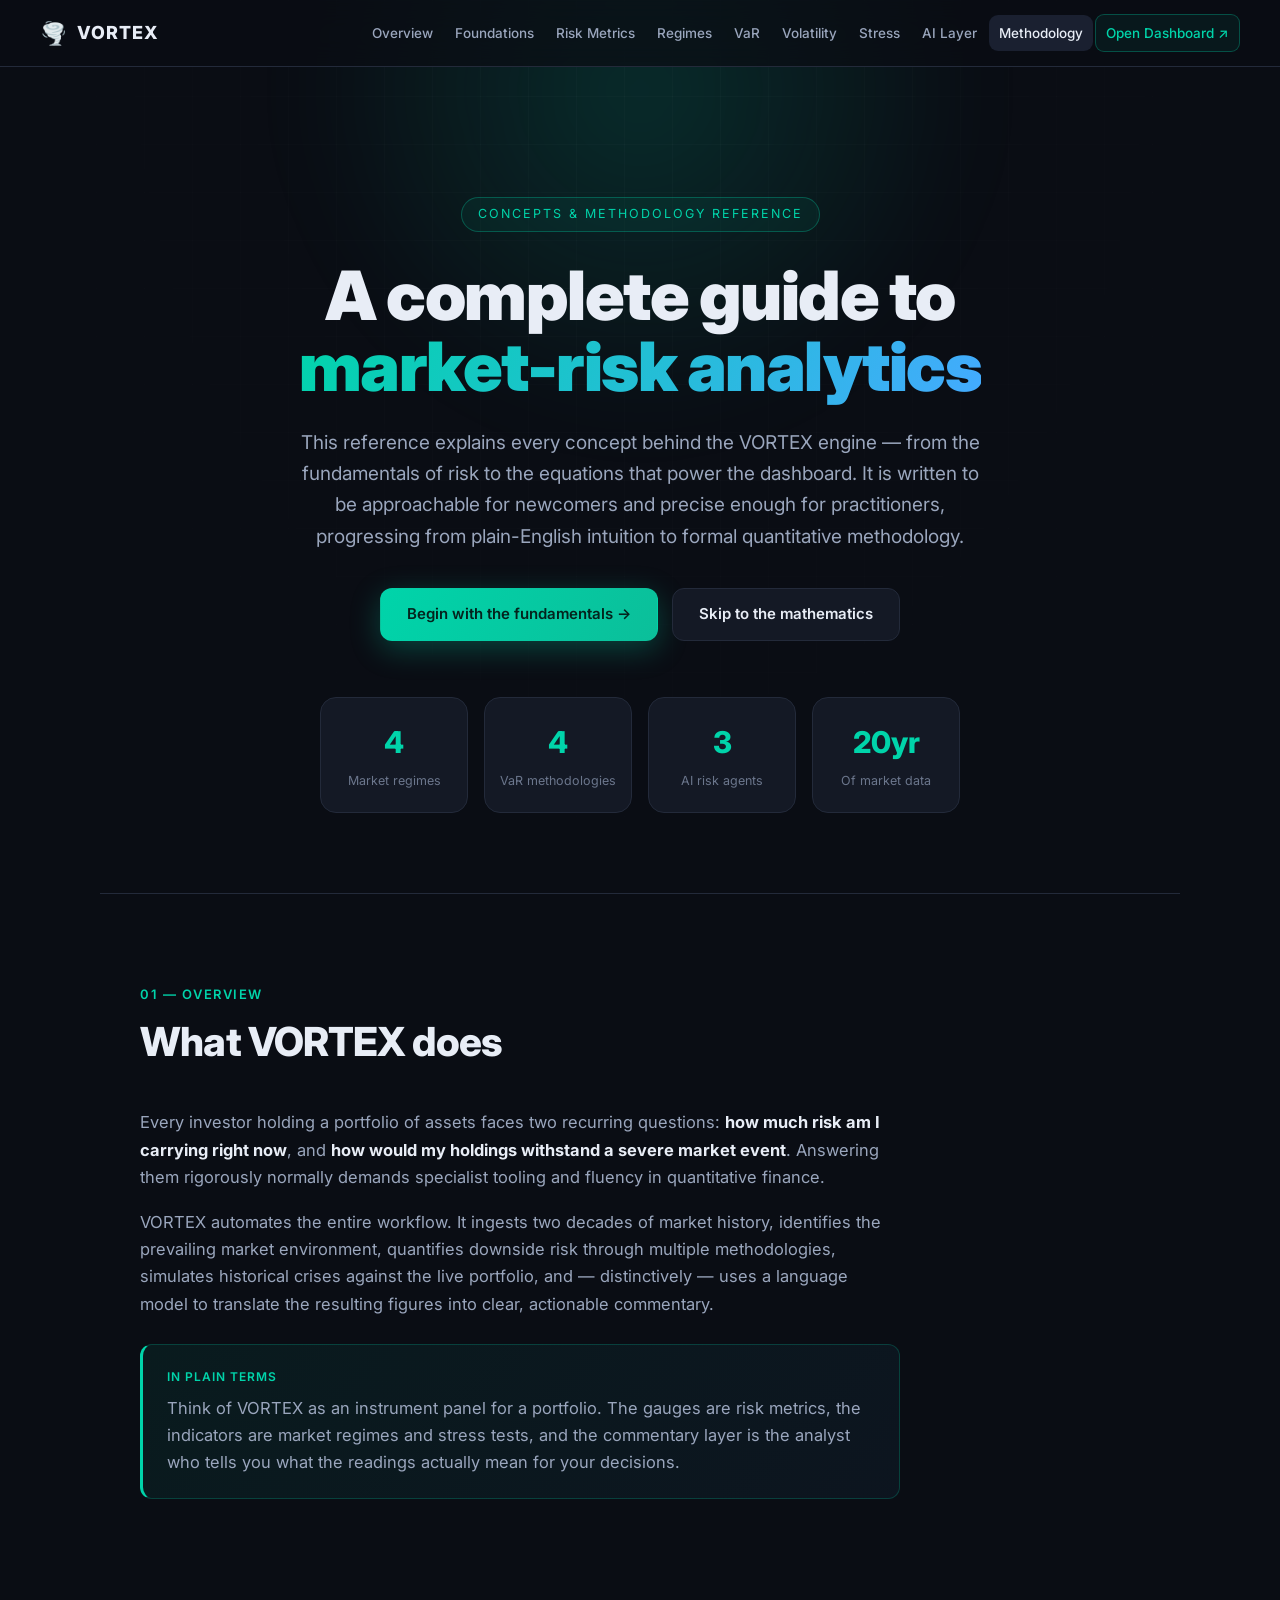
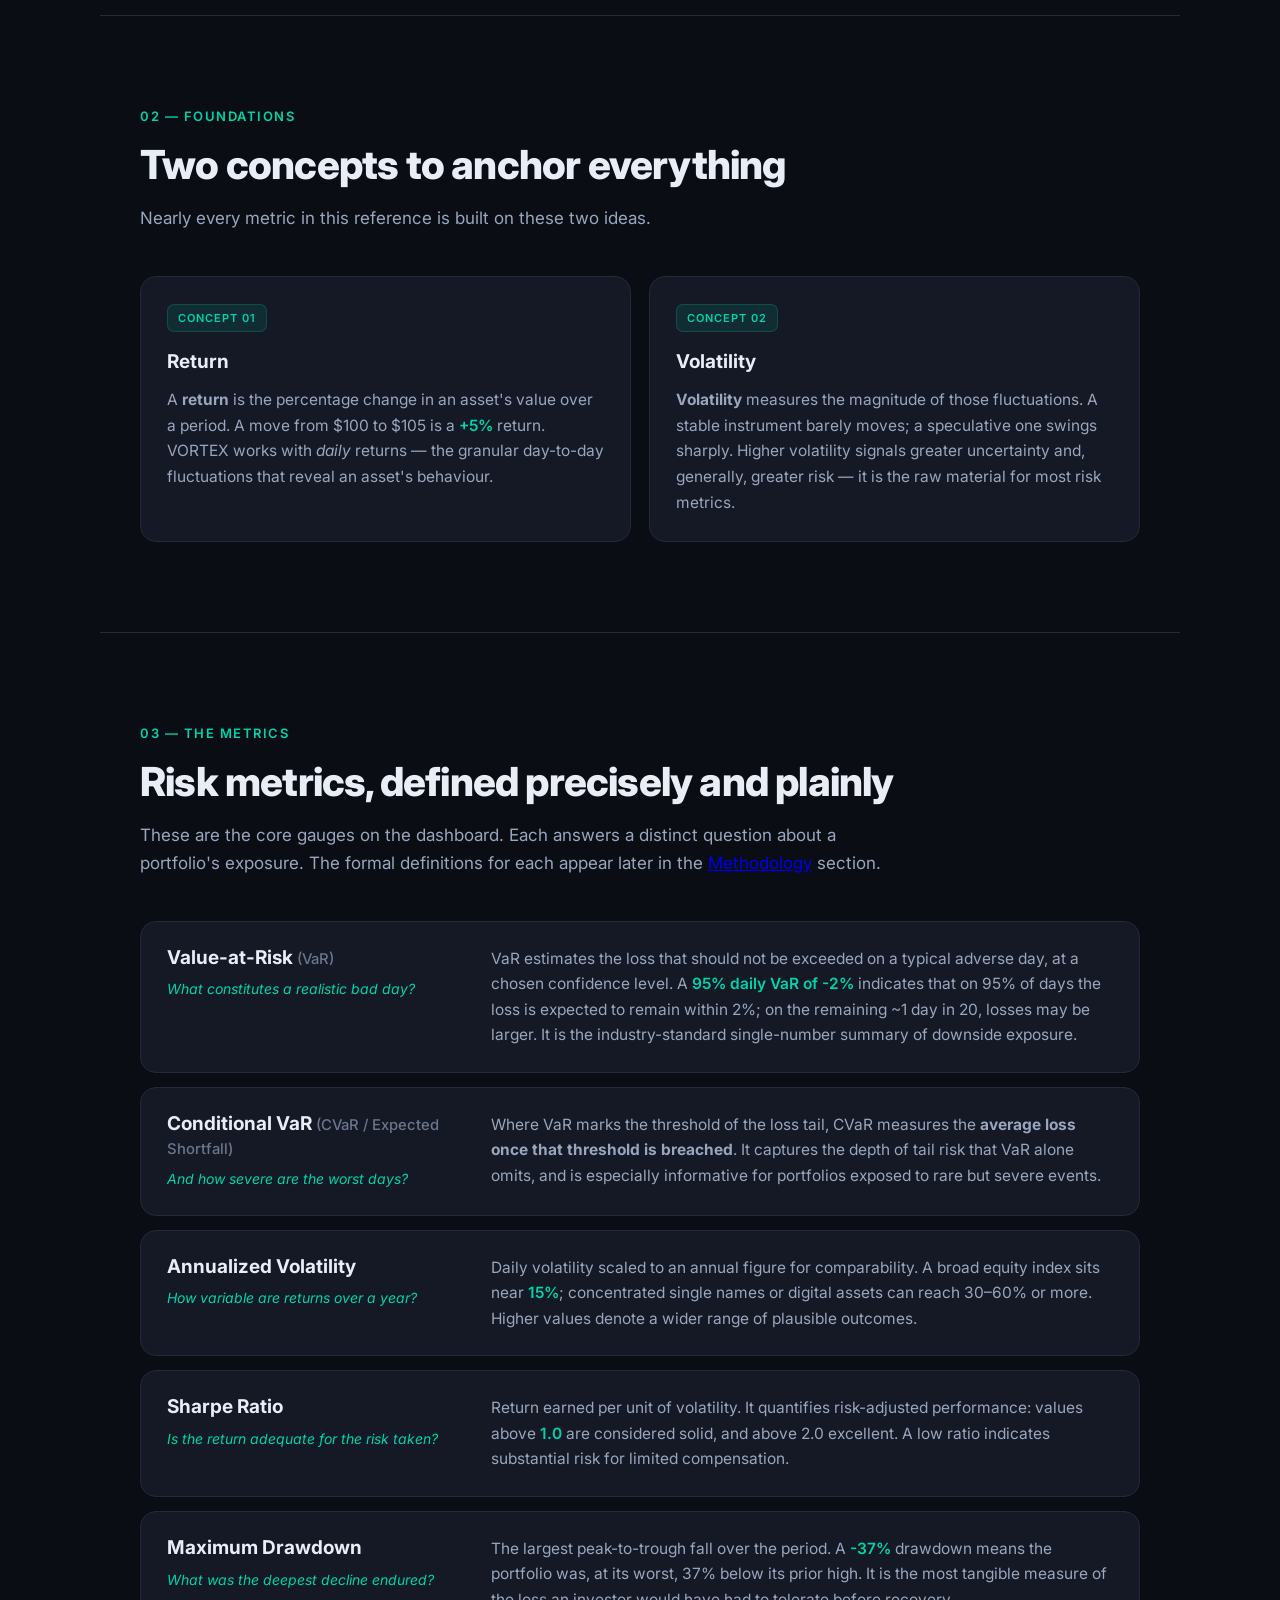
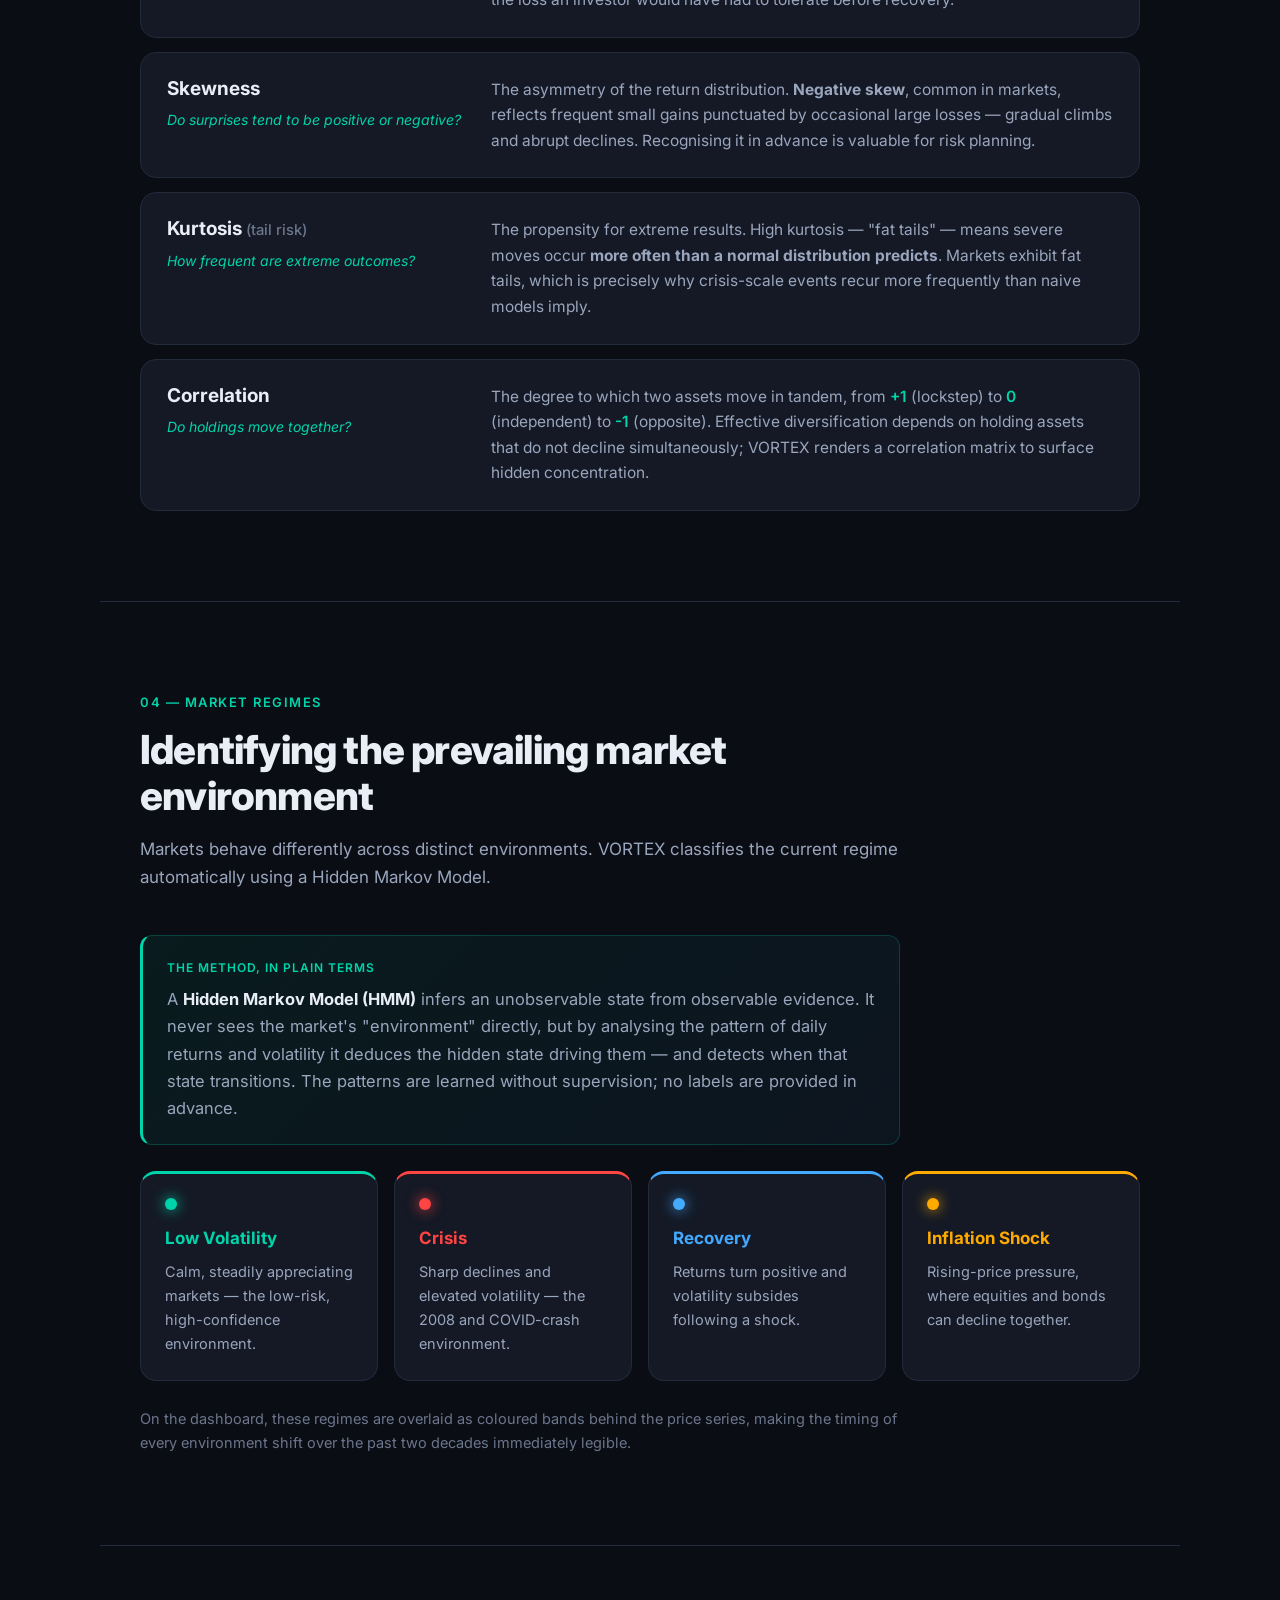
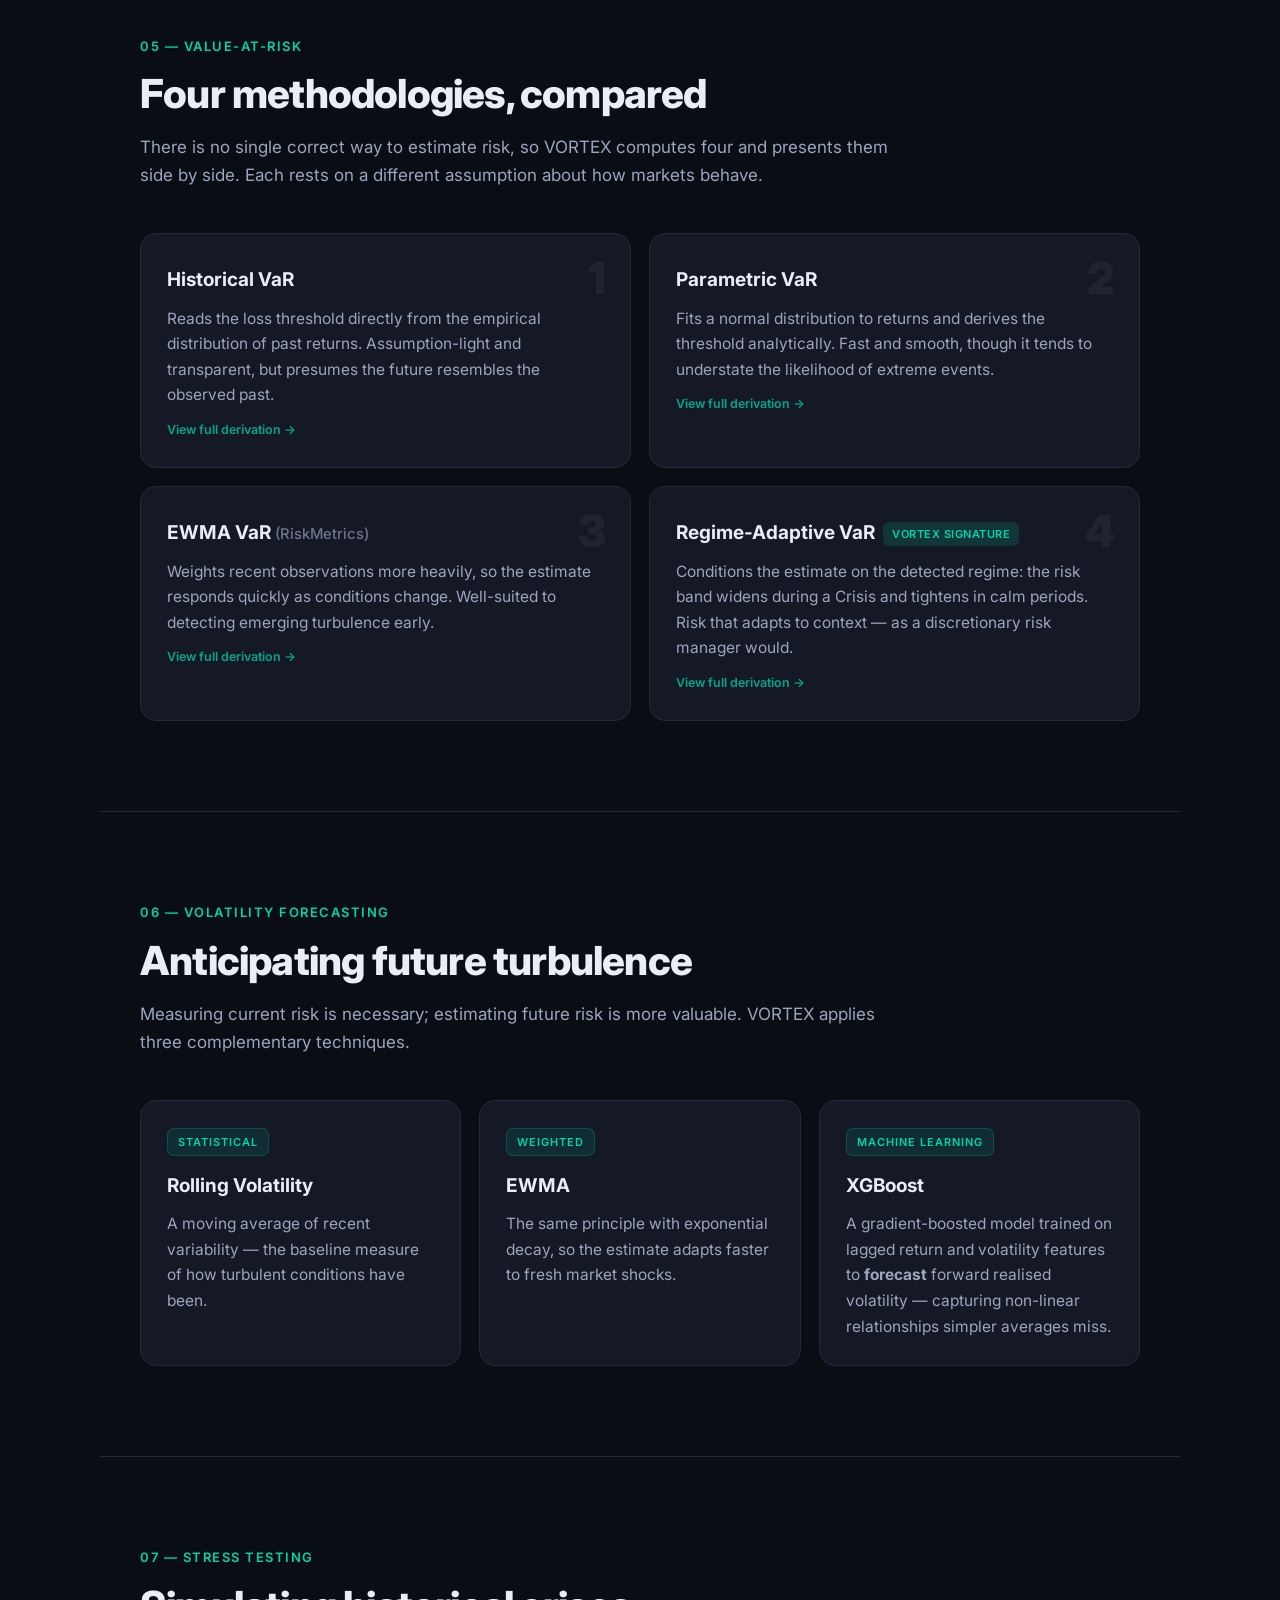
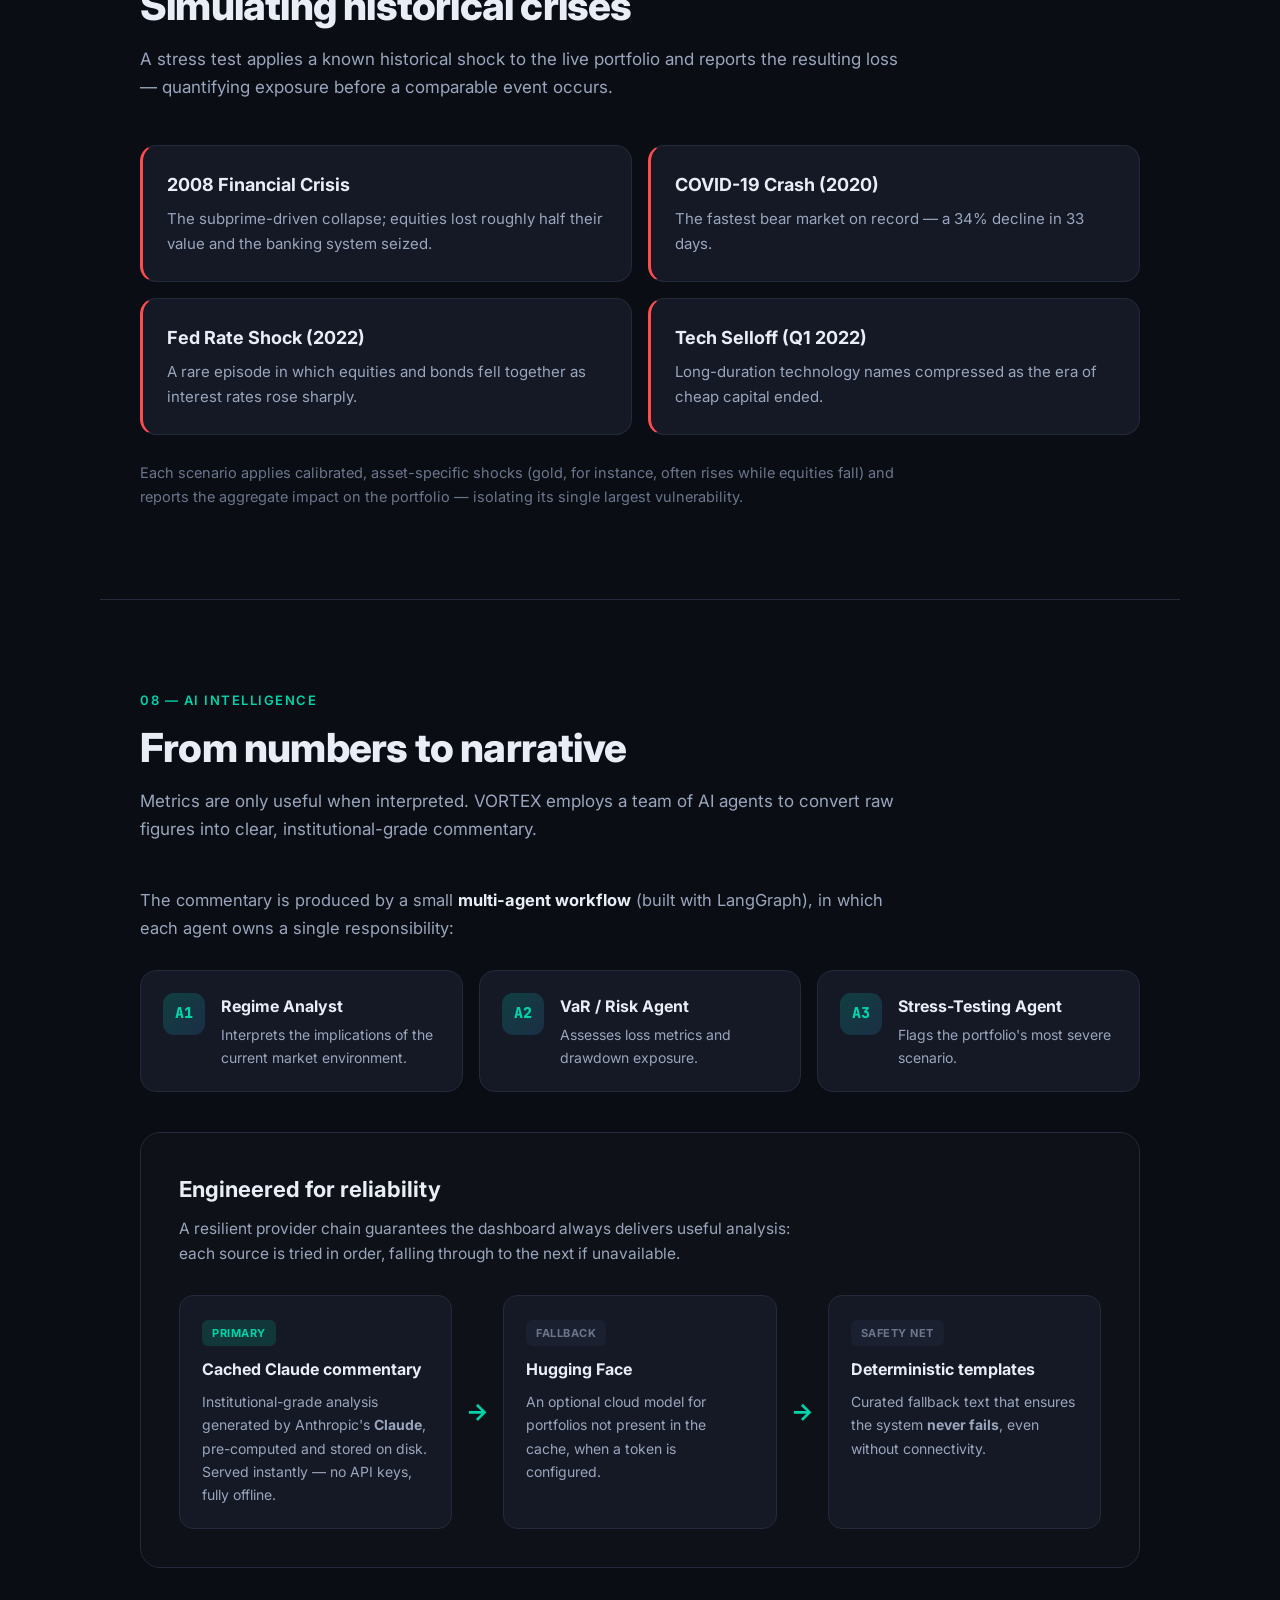
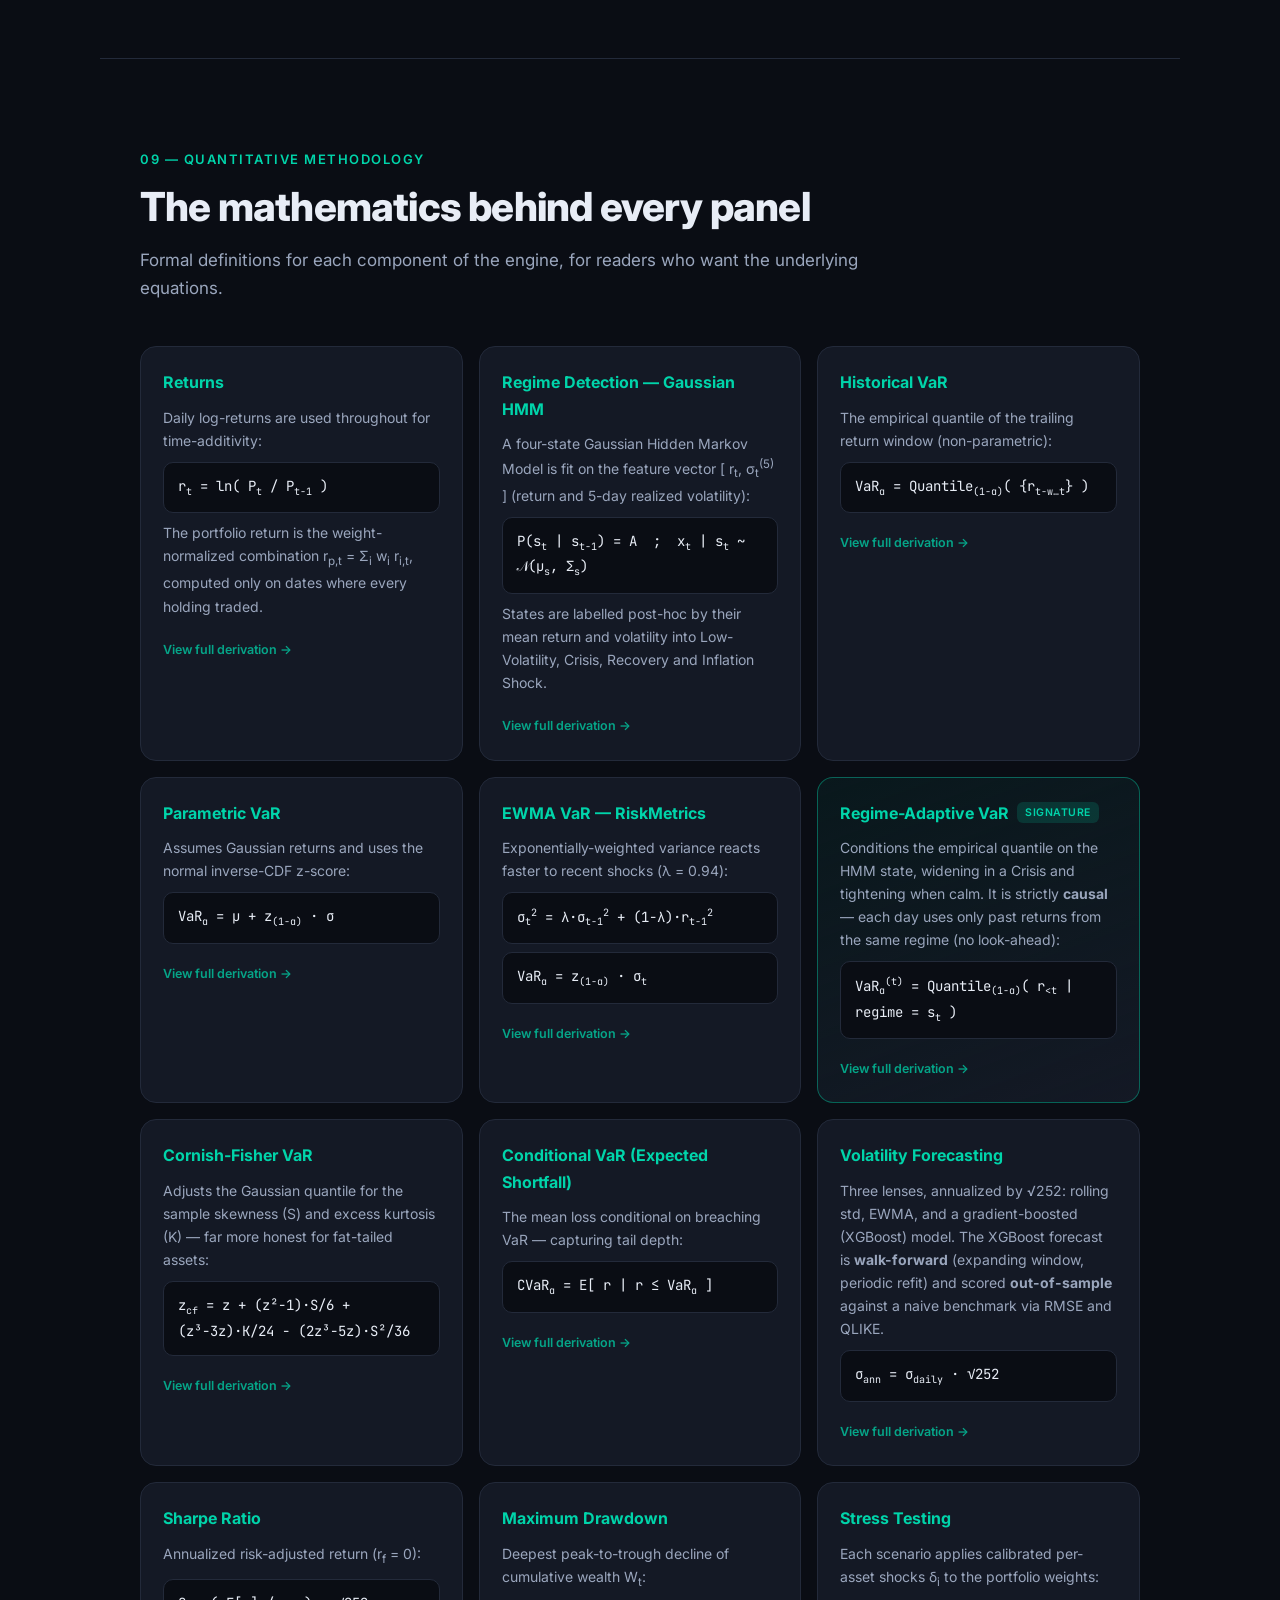
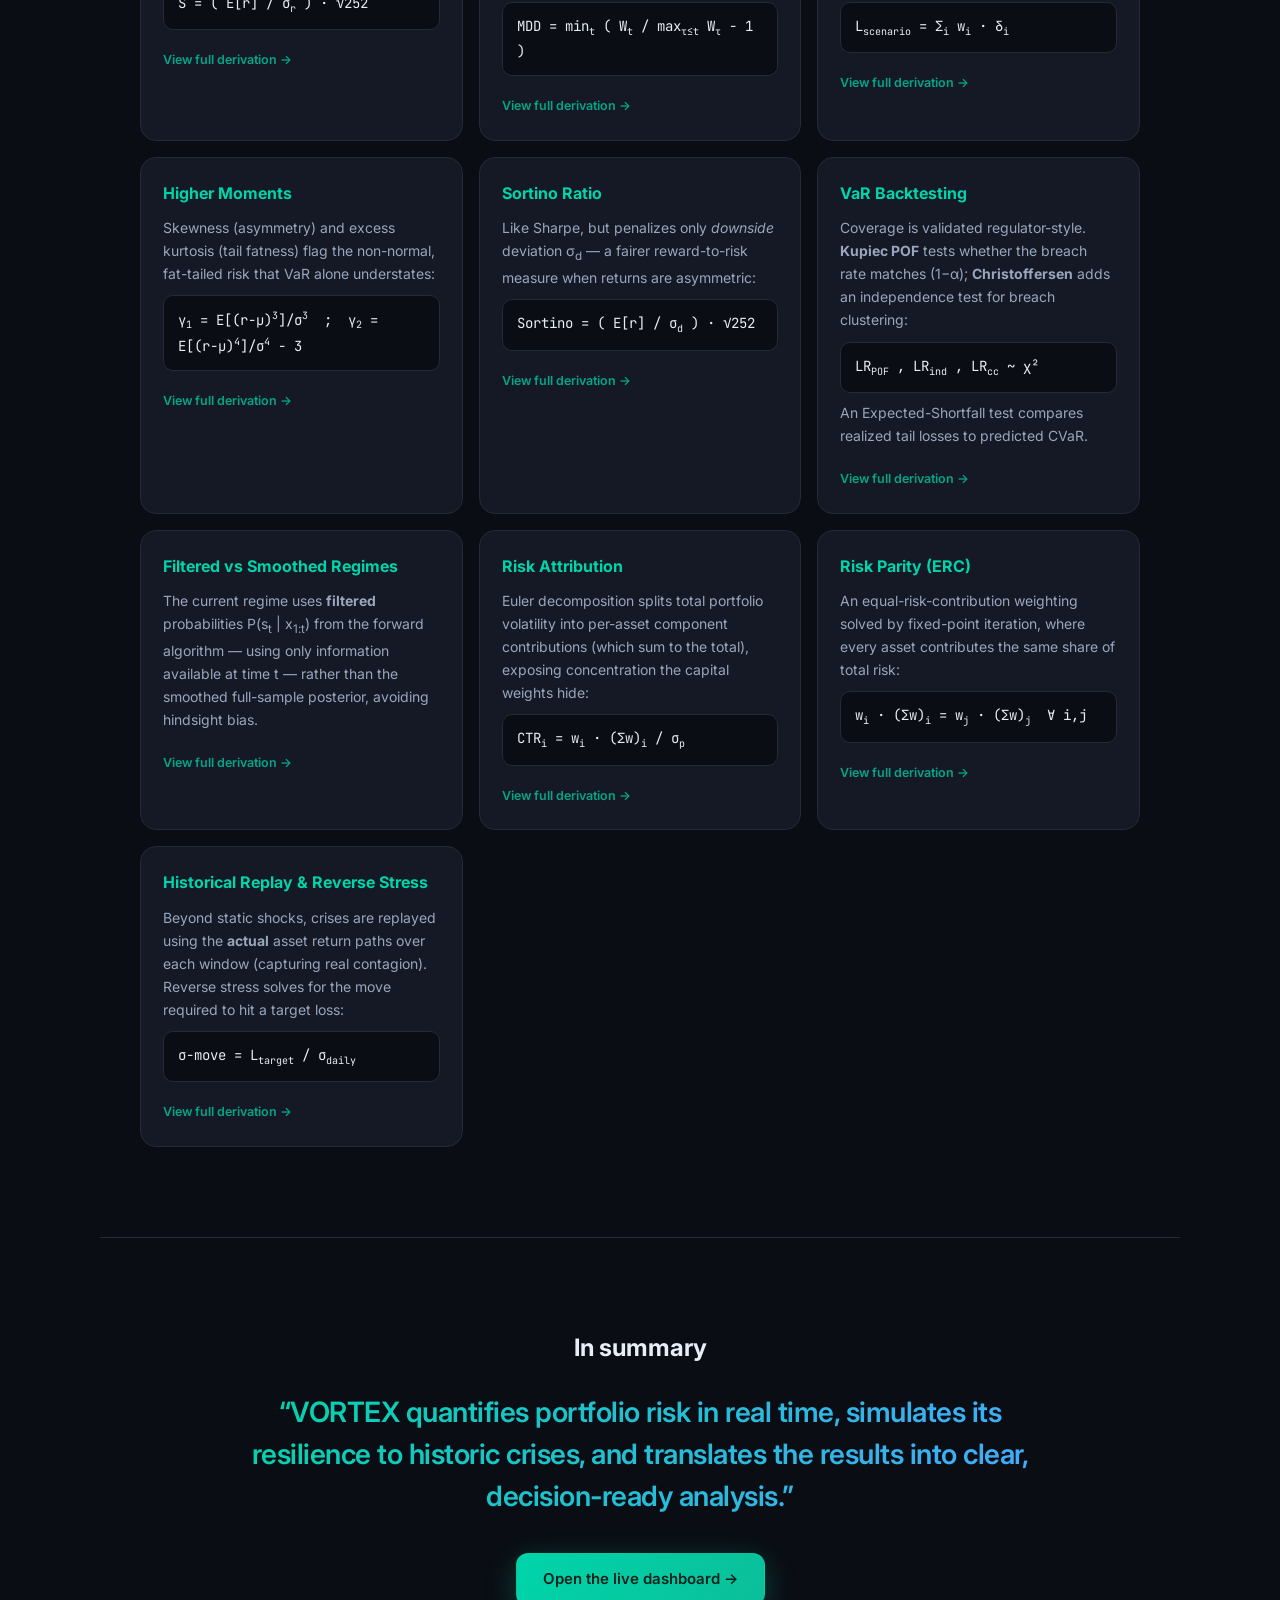
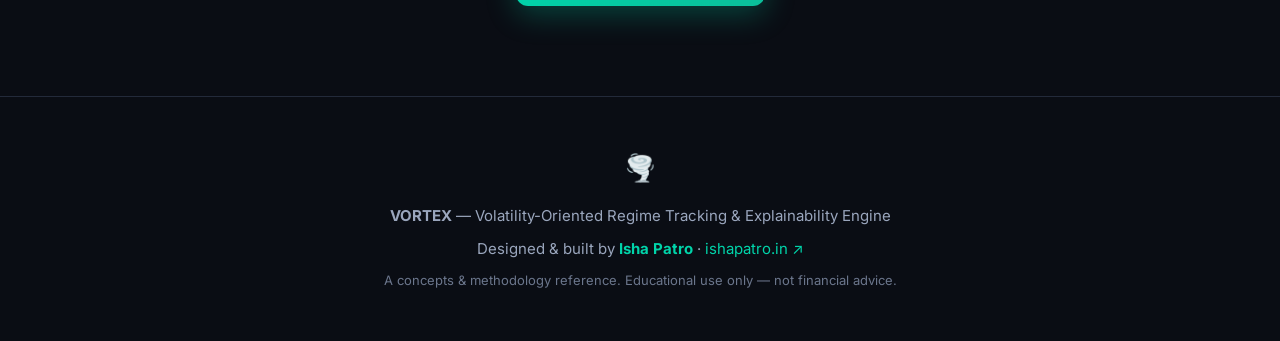
==== commit 515f42dc: "Fixed Navbar" ====
--- a/site/index.html
+++ b/site/index.html
@@ -19,8 +19,6 @@
     <a href="#top" class="brand">
       <span class="brand-mark">🌪️</span>
       <span class="brand-text">VORTEX</span>
-      <span class="brand-divider">|</span>
-      <span class="brand-sub">Reference</span>
     </a>
     <nav class="nav-links" id="navLinks">
       <a href="#overview">Overview</a>
--- a/site/styles.css
+++ b/site/styles.css
@@ -60,13 +60,14 @@
   backdrop-filter: blur(14px);
   border-bottom: 1px solid var(--border);
 }
-.brand { display: flex; align-items: center; gap: 10px; text-decoration: none; color: var(--text); font-weight: 800; }
+.brand { display: flex; align-items: center; gap: 10px; text-decoration: none; color: var(--text); font-weight: 800; flex-shrink: 0; }
 .brand-mark { font-size: 22px; }
 .brand-text { letter-spacing: 1px; font-size: 18px; }
-.nav-links { display: flex; gap: 6px; flex-wrap: wrap; }
+.nav-links { display: flex; gap: 2px; flex-wrap: nowrap; align-items: center; overflow-x: auto; -ms-overflow-style: none; scrollbar-width: none; }
+.nav-links::-webkit-scrollbar { display: none; }
 .nav-links a {
-  color: var(--text-dim); text-decoration: none; font-size: 14px; font-weight: 500;
-  padding: 7px 12px; border-radius: 9px; transition: all .18s ease;
+  color: var(--text-dim); text-decoration: none; font-size: 13.5px; font-weight: 500;
+  padding: 7px 10px; border-radius: 9px; transition: all .18s ease; white-space: nowrap;
 }
 .nav-links a:hover, .nav-links a.active { color: var(--text); background: var(--surface-2); }
 .nav-toggle { display: none; background: none; border: none; color: var(--text); font-size: 22px; cursor: pointer; }
